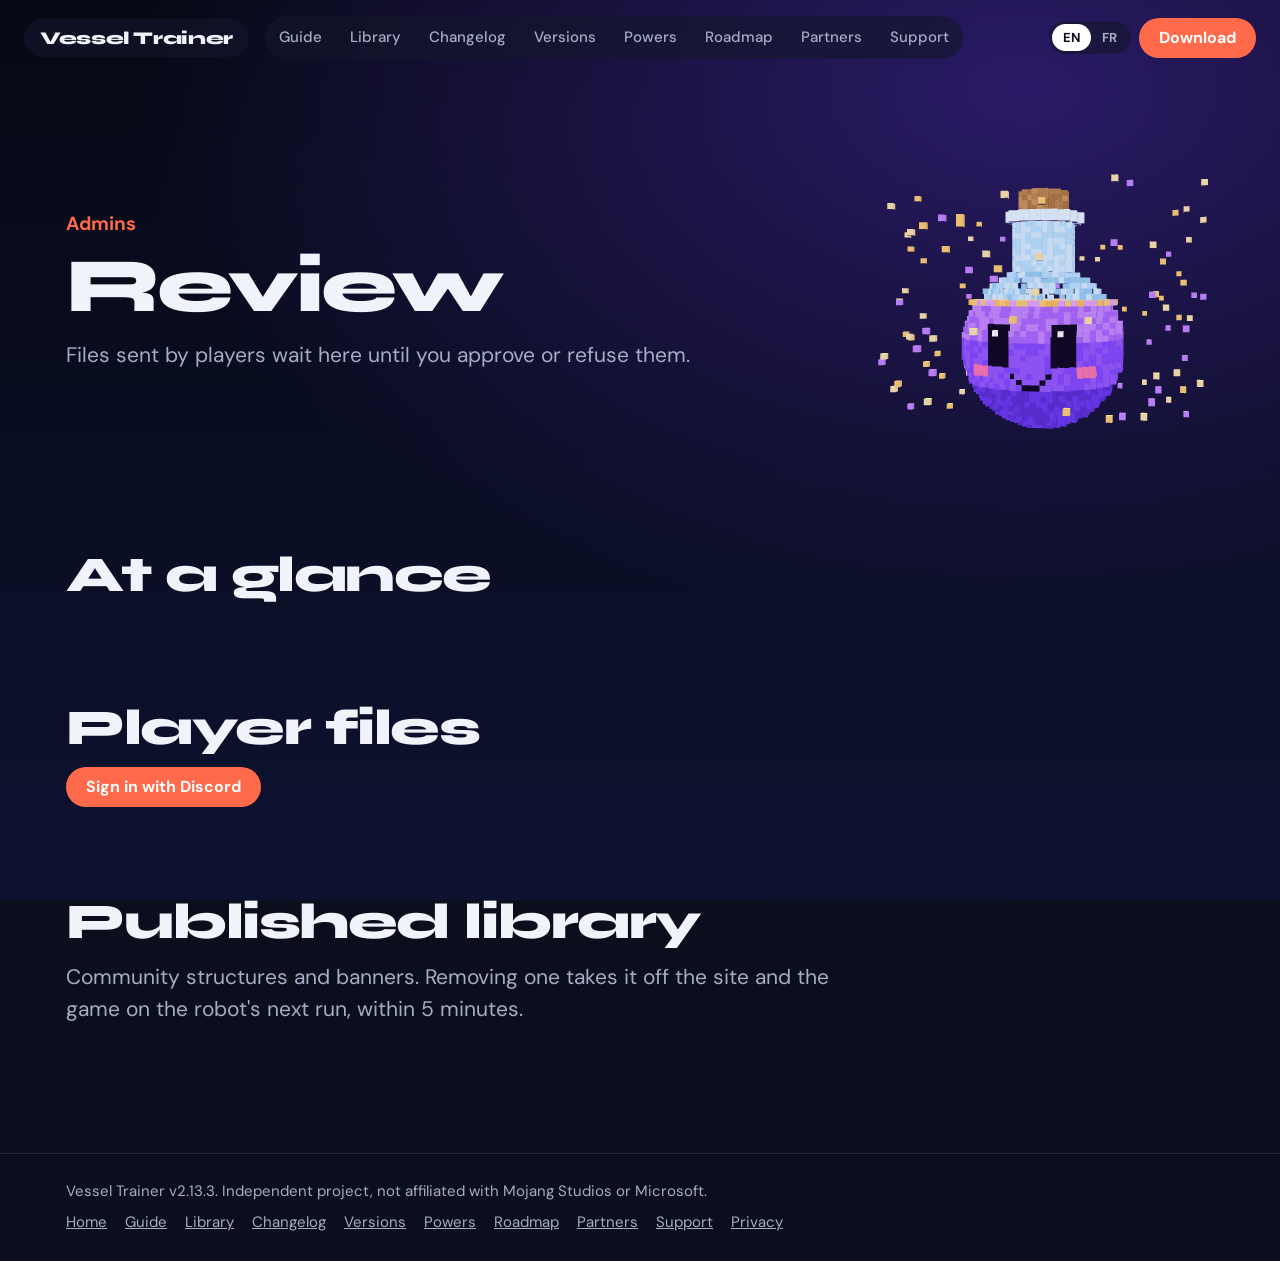
==== admin.html @ e96a5e71 "Vessel Trainer 2.13.3: charged powers, blood moon and a Tools menu Co-Authored-By: Claude Opus 5.5 <" ====
<!doctype html>
<html lang="en">
<head>
<meta charset="utf-8">
<meta name="viewport" content="width=device-width, initial-scale=1, viewport-fit=cover">
<title>Vessel Trainer Review</title>
<meta name="description" content="Files sent by players wait here until you approve or refuse them.">
<meta name="robots" content="noindex">
<link rel="icon" type="image/png" href="assets/img/favicon.png">
<link rel="stylesheet" href="assets/css/style.css?v=8cb9c6679a">
</head>
<body class="page">
<div class="sky" aria-hidden="true"></div>
<nav class="nav" aria-label="Main navigation" data-fr-aria="Navigation principale">
  <a class="brand" href="index.html">Vessel Trainer</a>
  <div class="nav-links">
    <a href="guide.html">Guide</a>
    <a href="library.html" data-fr="Bibliothèque">Library</a>
    <a href="changelog.html">Changelog</a>
    <a href="versions.html">Versions</a>
    <a href="powers.html" data-fr="Pouvoirs">Powers</a>
    <a href="roadmap.html">Roadmap</a>
    <a href="partners.html" data-fr="Partenaires">Partners</a><a href="support.html" data-fr="Soutenir">Support</a>
  </div>
  <div class="nav-right">
    <div class="lang" role="group" aria-label="Language">
      <button type="button" data-lang="en">EN</button>
      <button type="button" data-lang="fr">FR</button>
    </div>
    <a class="pill" href="index.html#install" data-fr="Télécharger">Download</a>
  </div>
</nav>
<main class="page-main">
  <div class="wrap">
    <header class="page-top">
      <div class="page-head">
        <p class="kicker" data-fr="Admins">Admins</p>
        <h1 class="page-title" data-fr="Vérification">Review</h1>
        <p class="sub" data-fr="Les fichiers envoyés par les joueurs attendent ici que tu les valides ou les refuses.">Files sent by players wait here until you approve or refuse them.</p>
      </div>
      <canvas id="vess" aria-hidden="true"></canvas>
    </header>

    <section class="doc">
      <h2 data-fr="En un coup d'œil">At a glance</h2>
      <div class="admin-stats" id="adminStats"></div>
    </section>
    <section class="doc">
      <h2 data-fr="Envois des joueurs">Player files</h2>
      <div id="review"></div>
    </section>
    <section class="doc">
      <h2 data-fr="Bibliothèque publiée">Published library</h2>
      <p class="sub" data-fr="Les structures et bannières de la communauté. Retirer en enlève une du site et du jeu au prochain passage du robot, sous 5 minutes.">Community structures and banners. Removing one takes it off the site and the game on the robot's next run, within 5 minutes.</p>
      <div class="admin-list" id="publishedList"></div>
    </section>
  </div>
</main>
<footer class="foot">
  <div class="wrap foot-in">
    <span data-fr="Vessel Trainer v2.13.3. Projet indépendant, non affilié à Mojang Studios ni à Microsoft.">Vessel Trainer v2.13.3. Independent project, not affiliated with Mojang Studios or Microsoft.</span>
    <span class="foot-links"><a href="index.html" data-fr="Accueil">Home</a><a href="guide.html">Guide</a><a href="library.html" data-fr="Bibliothèque">Library</a><a href="changelog.html">Changelog</a><a href="versions.html">Versions</a><a href="powers.html" data-fr="Pouvoirs">Powers</a><a href="roadmap.html">Roadmap</a><a href="partners.html" data-fr="Partenaires">Partners</a><a href="support.html" data-fr="Soutenir">Support</a><a href="privacy.html" data-fr="Confidentialité">Privacy</a></span>
  </div>
</footer>
<script src="assets/js/vendor/three.min.js?v=3b3a1c97de"></script>
<script src="assets/js/vendor/gsap.min.js?v=28033e449a"></script>
<script src="assets/js/vendor/lenis.min.js?v=b2958f142f"></script>
<script src="assets/js/lang.js?v=766214369f"></script>
<script src="assets/js/vess.js?v=04c6b9b6e1"></script>
<script src="assets/js/data.js?v=28ff21b96d"></script>
<script src="assets/js/vendor/supabase.min.js?v=96277ec00e"></script>
<script src="assets/js/account.js?v=6cd736e3d2"></script>
<script src="assets/js/admin.js?v=2b6dd9f41d"></script>
<script src="assets/js/pages.js?v=20403014eb"></script>
</body>
</html>
---- assets/css/style.css ----
@font-face {
  font-family: 'DM Sans';
  font-style: normal;
  font-weight: 400;
  font-display: swap;
  src: url(../fonts/DMSans-400.woff2) format('woff2');
  unicode-range: U+0000-00FF, U+0131, U+0152-0153, U+02BB-02BC, U+02C6, U+02DA, U+02DC, U+0304, U+0308, U+0329, U+2000-206F, U+20AC, U+2122, U+2191, U+2193, U+2212, U+2215, U+FEFF, U+FFFD;
}
@font-face {
  font-family: 'DM Sans';
  font-style: normal;
  font-weight: 500;
  font-display: swap;
  src: url(../fonts/DMSans-500.woff2) format('woff2');
  unicode-range: U+0000-00FF, U+0131, U+0152-0153, U+02BB-02BC, U+02C6, U+02DA, U+02DC, U+0304, U+0308, U+0329, U+2000-206F, U+20AC, U+2122, U+2191, U+2193, U+2212, U+2215, U+FEFF, U+FFFD;
}
@font-face {
  font-family: 'DM Sans';
  font-style: normal;
  font-weight: 700;
  font-display: swap;
  src: url(../fonts/DMSans-700.woff2) format('woff2');
  unicode-range: U+0000-00FF, U+0131, U+0152-0153, U+02BB-02BC, U+02C6, U+02DA, U+02DC, U+0304, U+0308, U+0329, U+2000-206F, U+20AC, U+2122, U+2191, U+2193, U+2212, U+2215, U+FEFF, U+FFFD;
}
@font-face {
  font-family: 'JetBrains Mono';
  font-style: normal;
  font-weight: 400;
  font-display: swap;
  src: url(../fonts/JetBrainsMono-400.woff2) format('woff2');
  unicode-range: U+0000-00FF, U+0131, U+0152-0153, U+02BB-02BC, U+02C6, U+02DA, U+02DC, U+0304, U+0308, U+0329, U+2000-206F, U+20AC, U+2122, U+2191, U+2193, U+2212, U+2215, U+FEFF, U+FFFD;
}
@font-face {
  font-family: 'JetBrains Mono';
  font-style: normal;
  font-weight: 500;
  font-display: swap;
  src: url(../fonts/JetBrainsMono-500.woff2) format('woff2');
  unicode-range: U+0000-00FF, U+0131, U+0152-0153, U+02BB-02BC, U+02C6, U+02DA, U+02DC, U+0304, U+0308, U+0329, U+2000-206F, U+20AC, U+2122, U+2191, U+2193, U+2212, U+2215, U+FEFF, U+FFFD;
}
@font-face {
  font-family: 'Syne';
  font-style: normal;
  font-weight: 700;
  font-display: swap;
  src: url(../fonts/Syne-700.woff2) format('woff2');
  unicode-range: U+0000-00FF, U+0131, U+0152-0153, U+02BB-02BC, U+02C6, U+02DA, U+02DC, U+0304, U+0308, U+0329, U+2000-206F, U+20AC, U+2122, U+2191, U+2193, U+2212, U+2215, U+FEFF, U+FFFD;
}
@font-face {
  font-family: 'Syne';
  font-style: normal;
  font-weight: 800;
  font-display: swap;
  src: url(../fonts/Syne-800.woff2) format('woff2');
  unicode-range: U+0000-00FF, U+0131, U+0152-0153, U+02BB-02BC, U+02C6, U+02DA, U+02DC, U+0304, U+0308, U+0329, U+2000-206F, U+20AC, U+2122, U+2191, U+2193, U+2212, U+2215, U+FEFF, U+FFFD;
}
@font-face {
  font-family: 'VT323';
  font-style: normal;
  font-weight: 400;
  font-display: swap;
  src: url(../fonts/VT323-400.woff2) format('woff2');
  unicode-range: U+0000-00FF, U+0131, U+0152-0153, U+02BB-02BC, U+02C6, U+02DA, U+02DC, U+0304, U+0308, U+0329, U+2000-206F, U+20AC, U+2122, U+2191, U+2193, U+2212, U+2215, U+FEFF, U+FFFD;
}

/* Layout concept: a night sky. A 3D cloud of voxels stays on screen and reshapes itself while the words pass by. */
:root {
  color-scheme: dark;
  --navy: #f1f3fb;
  --soft: #a5adc4;
  --coral: #ff6a4a;
  --white: #ffffff;
  --panel: #0b0e1c;
  --cloud: #151a2e;
  --a: #060914;
  --b: #131d44;
  --head: "Syne", "Arial Black", system-ui, sans-serif;
  --body: "DM Sans", "Segoe UI", system-ui, sans-serif;
  --mono: "JetBrains Mono", Consolas, monospace;
  --pixel: "VT323", "Courier New", monospace;
  --gl: max(16px, env(safe-area-inset-left, 0px));
  --gr: max(16px, env(safe-area-inset-right, 0px));
  /* Names the shared demo styles expect. */
  --ink-3: #1c2c47;
  --line: rgba(255, 255, 255, .16);
  --text: #eef3fa;
  --dim: #aebbcd;
  --gold: #ffc96b;
  --violet: #ff5a3c;
}
* { box-sizing: border-box; }
html.lenis, html.lenis body { height: auto; }
.lenis.lenis-smooth { scroll-behavior: auto !important; }
body { margin: 0; color: var(--navy); background: var(--panel); font: 400 19px/1.55 var(--body); overflow-x: clip; -webkit-font-smoothing: antialiased; }
[hidden] { display: none !important; }
h1, h2, p { margin: 0; }
img { display: block; max-width: 100%; height: auto; }
a { color: inherit; }
:focus-visible { outline: 3px solid var(--coral); outline-offset: 3px; border-radius: 6px; }
.wrap { width: 100%; max-width: 1180px; margin-inline: auto; padding-left: var(--gl); padding-right: var(--gr); }
h2 { font: 800 clamp(40px, 6.4vw, 88px)/1 var(--head); letter-spacing: -.03em; text-wrap: balance; }

.sky { position: fixed; inset: 0; z-index: 0; background: linear-gradient(180deg, var(--a), var(--b)); }
.title { position: fixed; z-index: 1; inset: 0; display: grid; align-content: center; justify-items: center; font: 800 clamp(44px, 12.4vw, 206px)/.9 var(--head); letter-spacing: -.045em; color: var(--white); text-shadow: 0 0 80px rgba(120, 130, 255, .4); pointer-events: none; will-change: transform, opacity; }
#world { position: fixed; inset: 0; z-index: 2; width: 100%; height: 100%; pointer-events: none; }
main { position: relative; z-index: 3; }

.nav { position: fixed; z-index: 10; left: 0; right: 0; top: calc(env(safe-area-inset-top, 0px) + 16px); display: flex; align-items: center; justify-content: space-between; gap: 12px; padding-left: calc(var(--gl) + 8px); padding-right: calc(var(--gr) + 8px); }
.brand { font: 800 18px/1 var(--head); letter-spacing: -.02em; text-decoration: none; padding: 10px 16px; border-radius: 999px; background: rgba(20, 24, 44, .62); backdrop-filter: blur(12px); -webkit-backdrop-filter: blur(12px); white-space: nowrap; color: var(--navy); }
.nav-right { display: flex; align-items: center; gap: 8px; }
.lang { display: flex; padding: 3px; border-radius: 999px; background: rgba(20, 24, 44, .62); backdrop-filter: blur(12px); -webkit-backdrop-filter: blur(12px); }
.lang button { padding: 7px 11px; border: 0; border-radius: 999px; background: none; color: var(--soft); font: 700 13px/1 var(--body); cursor: pointer; transition: background .3s, color .3s; }
.lang button[aria-pressed="true"] { background: var(--white); color: #0b0e1c; }
.pill { display: inline-block; padding: 12px 20px; border: 0; border-radius: 999px; background: var(--coral); color: var(--white); font: 700 16px/1 var(--body); text-decoration: none; cursor: pointer; transition: transform .35s cubic-bezier(.34, 1.56, .64, 1), background .3s; }
.pill:hover { transform: scale(1.06); }
.pill.big { padding: 17px 30px; font-size: 18px; margin-top: 24px; }
.pill[disabled] { background: #333a55; color: #aab2c8; cursor: not-allowed; transform: none; }

.dots { position: fixed; z-index: 9; right: calc(var(--gr) + 6px); top: 50%; display: grid; gap: 10px; transform: translateY(-50%); transition: opacity .4s; }
.dots i { display: block; width: 8px; height: 8px; border-radius: 50%; background: rgba(255, 255, 255, .28); box-shadow: 0 0 0 1px rgba(255, 255, 255, .12); transition: transform .4s, background .4s; }
.dots i.on { background: var(--coral); transform: scale(1.6); }

.chapter { display: flex; align-items: center; min-height: 150vh; min-height: 150svh; padding-left: calc(var(--gl) + 3vw); padding-right: calc(var(--gr) + 3vw); }
.chapter.right { justify-content: flex-end; }
.chapter.night .copy { color: var(--white); }
.chapter.night .copy .tag { color: var(--gold); }
.copy { width: min(100%, 520px); position: sticky; top: 34vh; margin-block: 34vh; will-change: transform, opacity; }
.copy .tag { font: 700 15px/1 var(--body); color: var(--coral); margin-bottom: 14px; }
.copy h2 { margin-bottom: 16px; font-size: clamp(32px, 4.3vw, 60px); line-height: 1.04; }
.hero-ch { min-height: 120vh; align-items: flex-end; justify-content: center; text-align: center; padding-bottom: 28vh; }
.hero-ch .copy { position: static; margin: 0; width: min(100%, 560px); }
.lead { font: 500 clamp(21px, 2.4vw, 28px)/1.3 var(--body); }
.hero-dl { display: flex; flex-wrap: wrap; justify-content: center; gap: 10px; margin-top: 18px; }
.pill.soon { opacity: .62; cursor: default; }
.pill.soon:hover { transform: none; }
.hint { margin-top: 14px; font-size: 15px; font-weight: 700; color: var(--coral); animation: nudge 1.8s ease-in-out infinite; }
@keyframes nudge { 50% { transform: translateY(7px); } }
@media (max-width: 760px) {
  .chapter, .chapter.right { justify-content: center; align-items: flex-end; padding-left: var(--gl); padding-right: var(--gr); }
  .copy { position: sticky; top: auto; bottom: 16px; margin-block: 80vh 16px; padding: 18px; border-radius: 20px; background: rgba(11, 14, 28, .72); backdrop-filter: blur(14px); -webkit-backdrop-filter: blur(14px); color: var(--white) !important; }
  .chapter.night .copy { background: rgba(14, 16, 40, .72); color: var(--white) !important; }
  .hero-ch .copy { background: none; backdrop-filter: none; -webkit-backdrop-filter: none; padding: 0; }
  .dots { display: none; }
  .nav { padding-left: var(--gl); padding-right: var(--gr); gap: 6px; }
  .brand { font-size: 14px; padding: 10px 12px; }
  .nav .pill { padding: 10px 13px; font-size: 14px; }
  .lang button { padding: 6px 8px; }
}

.solid { position: relative; background: var(--panel); border-radius: 40px 40px 0 0; }
.shots { padding-block: clamp(70px, 10vw, 130px) clamp(40px, 6vw, 70px); }
.sub { color: var(--soft); max-width: 56ch; margin-top: 14px; font-size: clamp(18px, 2vw, 21px); }
.stack { display: grid; gap: 24px; margin-top: 44px; }
.card { position: sticky; top: 92px; margin: 0; border-radius: 24px; overflow: hidden; background: var(--cloud); box-shadow: 0 24px 70px rgba(0, 0, 0, .55); will-change: transform; }
.card img { width: 100%; }
.card figcaption { position: absolute; left: 16px; bottom: 16px; padding: 9px 15px; border-radius: 999px; background: rgba(11, 14, 28, .82); color: var(--white); font-weight: 700; font-size: 16px; }

.try { background: #10152a; color: var(--text); padding-block: clamp(70px, 10vw, 130px); }
.try .sub { color: var(--dim); }
/* Live menu */
.stage { position: relative; aspect-ratio: 16 / 9; container-type: inline-size; overflow: hidden; border-radius: 14px; border: 1px solid var(--line); background: #223 center / cover no-repeat; box-shadow: 0 30px 90px rgba(0, 0, 0, .55); }
.stage:focus { outline: 2px solid var(--gold); outline-offset: 4px; }
.stage-bg { position: absolute; inset: 0; width: 100%; height: 100%; object-fit: cover; transition: opacity .5s; }
.vt { --px: calc(100cqw / 1920); position: absolute; left: calc(var(--px) * 30); top: calc(var(--px) * 30); width: calc(var(--px) * 570); font: 500 calc(var(--px) * 30)/1 var(--pixel); color: #f0f0f0; }
.vt-head { position: relative; height: calc(var(--px) * 90); display: grid; place-items: center; background: linear-gradient(var(--h1, #1fa35b), var(--h2, #0e5c33)) center / cover; letter-spacing: .06em; overflow: hidden; }
.vt-head img { position: absolute; inset: 0; width: 100%; height: 100%; object-fit: cover; }
.vt-head b { position: relative; font-weight: 500; }
.vt-head i { position: absolute; right: calc(var(--px) * 9); bottom: calc(var(--px) * 5); font-style: normal; font-size: calc(var(--px) * 25); }
.vt-bar { display: flex; justify-content: space-between; height: calc(var(--px) * 39); align-items: center; padding-inline: calc(var(--px) * 18); background: rgba(16, 16, 16, .94); }
.vt-bar span + span { color: #a8a8a8; }
.vt-row { display: flex; justify-content: space-between; align-items: center; gap: 8px; height: calc(var(--px) * 42); padding-inline: calc(var(--px) * 18); background: rgba(0, 0, 0, .75); cursor: pointer; white-space: nowrap; overflow: hidden; }
.vt-row.on { background: #ececec; color: #101010; }
.vt-row em { font-style: normal; }
.vt-row .y { color: #35c76f; } .vt-row .n { color: #e05252; }
.vt-row.on .y { color: #0e7a3c; } .vt-row.on .n { color: #b02020; }
.vt-notice { display: inline-block; margin-top: calc(var(--px) * 9); padding: calc(var(--px) * 9) calc(var(--px) * 18); background: rgba(16, 16, 16, .94); }
.vt-side { position: absolute; right: 0; top: 25%; display: grid; justify-items: end; gap: calc(100cqw / 1920 * 3); font: 500 calc(100cqw / 1920 * 30)/1.15 var(--pixel); color: #f0f0f0; }
.vt-side span { background: rgba(0, 0, 0, .75); padding: 0 calc(100cqw / 1920 * 18) 0 calc(100cqw / 1920 * 9); border-right: 3px solid var(--h1, #1fa35b); }
.vt-count { position: absolute; inset: 0; display: grid; place-items: center; font: 900 30cqw/1 var(--display); color: #ff3030; pointer-events: none; }
.vt-flash { position: absolute; inset: 0; background: #fff8e8; opacity: 0; pointer-events: none; }
.vt-flash.go { animation: flash 3s ease-out; }
@keyframes flash { 0%, 12% { opacity: 1; } 100% { opacity: 0; } }
.keys { display: flex; flex-wrap: wrap; gap: 10px 22px; margin-top: 18px; color: var(--dim); font-size: 15px; align-items: center; }
kbd { font: 500 13px var(--mono); padding: 3px 8px; border-radius: 6px; color: var(--text); background: var(--ink-3); border: 1px solid var(--line); border-bottom-width: 2px; }
.pad { display: none; gap: 8px; margin-top: 14px; flex-wrap: wrap; }
.pad button { flex: 1 0 56px; height: 50px; font: 500 20px var(--mono); color: var(--text); background: var(--ink-3); border: 1px solid var(--line); border-radius: 10px; cursor: pointer; }
.pad button:active { background: var(--violet); }
@media (hover: none), (max-width: 760px) { .pad { display: flex; } }
@media (max-width: 760px) {
  .stage { aspect-ratio: 4 / 5; }
  .vt { --px: calc(100cqw / 700); left: 10px; top: 10px; width: calc(100% - 20px); }
  .vt-side { display: none; }
}


/* Only the trainer, on the page itself. The height is fixed so the page does not jump between menus. */
.try .stage { width: min(100%, 520px); aspect-ratio: 570 / 760; margin: 34px auto 0; overflow: visible; border: 0; border-radius: 4px; background: none; box-shadow: none; }
.try .vt { --px: calc(100cqw / 570); position: relative; left: 0; top: 0; width: 100%; font-size: calc(var(--px) * 36); box-shadow: 0 24px 70px rgba(0, 0, 0, .5); }
.try .vt-head i { font-size: calc(var(--px) * 30); }
.try .vt-desc { font-size: calc(var(--px) * 31); line-height: 1.1; }
.try .stage:focus { outline: 0; }
.try .stage:focus .vt { outline: 2px solid var(--gold); outline-offset: 4px; }
.try .vt-flash { border-radius: 4px; }
.keys { display: none; }

.install { padding-block: clamp(70px, 10vw, 130px); }
.steps { display: grid; grid-template-columns: repeat(2, minmax(0, 1fr)); gap: 14px; margin: 34px 0 6px; padding: 0; list-style: none; counter-reset: s; }
.steps li { position: relative; padding: 22px 22px 22px 66px; border-radius: 20px; background: var(--cloud); counter-increment: s; min-width: 0; }
.steps li::before { content: counter(s); position: absolute; left: 22px; top: 20px; font: 800 28px/1 var(--head); color: var(--coral); }
.steps a { color: var(--coral); font-weight: 700; }
code { font: 400 .9em var(--mono); }
.note { margin-top: 16px; color: var(--soft); }
@media (max-width: 760px) { .steps { grid-template-columns: minmax(0, 1fr); } }
.foot { position: relative; z-index: 3; padding-block: 26px; border-top: 1px solid rgba(255, 255, 255, .1); color: var(--soft); font-size: 15px; background: var(--panel); }
.foot-in { display: flex; flex-wrap: wrap; justify-content: space-between; gap: 8px 24px; }
.foot-links { display: flex; flex-wrap: wrap; gap: 8px 18px; }

.nav-links { display: flex; gap: 6px; margin-right: auto; margin-left: 4px; padding: 3px; border-radius: 999px; background: rgba(20, 24, 44, .62); backdrop-filter: blur(12px); -webkit-backdrop-filter: blur(12px); }
.nav-links a { padding: 7px 11px; border-radius: 999px; font-size: 15px; font-weight: 500; text-decoration: none; color: var(--soft); transition: color .25s, background .25s; }
.nav-links a:hover { color: var(--white); background: rgba(255, 255, 255, .1); }
@media (max-width: 1240px) { .nav-links { gap: 0; } .nav-links a { padding: 7px 8px; font-size: 14px; } }
@media (max-width: 1100px) { .nav-links { display: none; } }
@media (max-width: 420px) { .nav-right { gap: 4px; } .nav-right .pill { padding-inline: 9px; font-size: 13px; } .nav .lang button { padding-inline: 7px; } }
@media (max-width: 380px) { .brand { font-size: 12px; padding: 9px 8px; } }

.more { padding-block: clamp(60px, 8vw, 100px) 0; }
.more-grid { display: grid; grid-template-columns: repeat(2, minmax(0, 1fr)); gap: 16px; }
.more-card { display: grid; gap: 6px; padding: 28px; border-radius: 24px; background: var(--cloud); text-decoration: none; transition: transform .45s cubic-bezier(.34, 1.56, .64, 1), background .3s; }
.more-card:hover { transform: translateY(-6px); background: #1c2340; }
.more-card span { color: var(--coral); font-weight: 700; font-size: 15px; }
.more-card b { font: 800 clamp(30px, 4vw, 46px)/1.05 var(--head); letter-spacing: -.03em; }
.more-card i { font-style: normal; color: var(--soft); }
@media (max-width: 640px) { .more-grid { grid-template-columns: minmax(0, 1fr); } }

.pill.quiet { background: rgba(255, 255, 255, .1); color: var(--white); }
.downloads { display: flex; flex-wrap: wrap; gap: 12px; }
.downloads .pill.big { margin-top: 24px; }
.vt-desc { padding: calc(var(--px) * 10) calc(var(--px) * 18); background: rgba(0, 0, 0, .75); color: #a8a8a8; font-size: calc(var(--px) * 25); line-height: 1.25; white-space: normal; }

/* Guide */
.doc { margin-top: clamp(50px, 7vw, 90px); }
.doc h2 { font-size: clamp(30px, 4vw, 50px); margin-bottom: 14px; }
.split-doc { display: grid; grid-template-columns: minmax(0, 1fr) minmax(0, 1fr); gap: clamp(22px, 4vw, 48px); align-items: center; }
.split-doc img { border-radius: 18px; }
@media (max-width: 860px) { .split-doc { grid-template-columns: minmax(0, 1fr); } }
.key-grid { display: grid; grid-template-columns: repeat(auto-fit, minmax(240px, 1fr)); gap: 10px; margin-bottom: 16px; }
.key-grid div { display: flex; align-items: center; flex-wrap: wrap; gap: 8px; padding: 14px 16px; border-radius: 14px; background: rgba(21, 26, 46, .72); }
.key-grid span { color: var(--soft); margin-left: 4px; }
kbd { font: 500 14px var(--mono); padding: 3px 9px; border-radius: 7px; color: var(--white); background: var(--ink-3); border: 1px solid var(--line); border-bottom-width: 2px; }
.doc-steps { display: grid; gap: 8px; margin: 16px 0; padding-left: 22px; }
.search { display: block; margin-block: 16px; }
.search input, .field input, .field textarea { width: 100%; padding: 13px 16px; border: 1px solid rgba(255, 255, 255, .16); border-radius: 14px; background: rgba(21, 26, 46, .78); color: var(--navy); font: 400 17px/1.4 var(--body); }
.sr { position: absolute; width: 1px; height: 1px; overflow: hidden; clip-path: inset(50%); }
.ref-group { margin-top: 26px; }
.ref-group h3 { margin: 0 0 8px; font: 800 20px/1.2 var(--head); color: var(--gold); }
.ref-row { display: grid; grid-template-columns: minmax(0, 260px) minmax(0, 1fr); gap: 4px 20px; padding-block: 10px; border-bottom: 1px solid rgba(255, 255, 255, .09); }
.ref-row b { font-weight: 700; }
.ref-row span { color: var(--soft); }
@media (max-width: 640px) { .ref-row { grid-template-columns: minmax(0, 1fr); } }

/* Library */
.lib-grid { display: grid; grid-template-columns: repeat(auto-fill, minmax(290px, 1fr)); gap: 16px; margin-top: 8px; }
.lib-card { display: flex; flex-direction: column; min-width: 0; border-radius: 22px; overflow: hidden; background: rgba(21, 26, 46, .78); transition: transform .45s cubic-bezier(.34, 1.56, .64, 1); }
.lib-card:hover { transform: translateY(-5px); }
.lib-card img { width: 100%; aspect-ratio: 16 / 9; object-fit: cover; }
.lib-card img.banner-image { aspect-ratio: 19 / 3; object-fit: contain; background: #0b0e1c; image-rendering: pixelated; }
.banner-share { margin-top: 16px; }
.lib-blank { display: grid; place-items: center; aspect-ratio: 16 / 9; background: linear-gradient(135deg, #2a1a66, #10152a); font: 800 26px/1 var(--head); color: var(--gold); }
.lib-body { display: flex; flex-direction: column; align-items: flex-start; gap: 6px; flex: 1; padding: 18px; }
.lib-body h2 { font-size: 23px; }
.lib-body p { color: var(--soft); font-size: 16px; }
.lib-body .pill { margin-top: auto; }
.lib-stats { font-weight: 700; color: var(--gold) !important; font-variant-numeric: tabular-nums; }
.lib-author { flex: 1; }
.lib-badge { padding: 3px 10px; border-radius: 999px; background: rgba(255, 201, 107, .16); color: var(--gold); font-size: 13px; font-weight: 700; }
.lib-actions { display: flex; flex-wrap: wrap; gap: 8px; margin-top: auto; }
.lib-body h2, .lib-body p { overflow-wrap: anywhere; }
.filters { display: flex; flex-wrap: wrap; align-items: center; gap: 12px 18px; margin-block: 18px 12px; }
.filter-group { display: flex; flex-wrap: wrap; gap: 4px; padding: 4px; border-radius: 999px; background: rgba(21, 26, 46, .78); }
.chip { padding: 9px 15px; border: 0; border-radius: 999px; background: none; color: var(--soft); font: 700 15px/1 var(--body); cursor: pointer; transition: background .25s, color .25s; }
.chip:hover { color: var(--white); }
.chip[aria-pressed="true"] { background: var(--white); color: #0b0e1c; }
.filter-select { display: flex; align-items: center; gap: 10px; color: var(--soft); font-weight: 700; }
.filter-select select { padding: 9px 14px; border: 1px solid rgba(255, 255, 255, .16); border-radius: 12px; background: #151a2e; color: var(--white); font: 500 16px/1.2 var(--body); }
.build-count { color: var(--soft); margin-bottom: 12px; }
.builds { display: grid; gap: 10px; }
.build { display: flex; flex-wrap: wrap; align-items: center; justify-content: space-between; gap: 12px 24px; padding: 18px 22px; border-radius: 20px; background: rgba(21, 26, 46, .78); }
.build.planned { background: rgba(21, 26, 46, .42); }
.build-main { flex: 1 1 320px; min-width: 0; }
.build h2 { font: 700 21px/1.25 var(--body); letter-spacing: 0; }
.build h2 .latest { margin-left: 6px; vertical-align: middle; }
.build p { color: var(--soft); font-size: 15px; margin-top: 3px; }
.build-actions { display: flex; flex-wrap: wrap; gap: 8px; }
.build-status { padding: 5px 13px; border-radius: 999px; background: rgba(255, 201, 107, .16); color: var(--gold); font-size: 14px; font-weight: 700; }
.build-tip { position: fixed; z-index: 30; width: min(420px, calc(100vw - 16px)); max-height: calc(100vh - 16px); overflow: auto; padding: 16px 18px; border: 1px solid rgba(255, 255, 255, .14); border-radius: 18px; background: #151a2e; box-shadow: 0 18px 50px rgba(0, 0, 0, .55); font-size: 15px; line-height: 1.4; pointer-events: none; }
.build-tip > b { display: block; margin-bottom: 8px; font: 700 18px/1.25 var(--body); }
.build-tip ul { display: grid; gap: 7px; margin: 0; padding: 0; list-style: none; }
.build-tip li { display: grid; grid-template-columns: 68px minmax(0, 1fr); gap: 8px; align-items: baseline; }
.build-tip li b { font-size: 12px; font-weight: 700; }
.build-tip b.added { color: #63e6a0; } .build-tip b.changed { color: var(--gold); } .build-tip b.fixed { color: #7cc4ff; } .build-tip b.missing { color: #ff8f7a; }

/* Versions: the two downloads most people want, a compatibility table, then every build. */
.v-picks { display: grid; grid-template-columns: minmax(0, 1.2fr) minmax(0, 1fr); gap: 16px; margin-bottom: clamp(36px, 5vw, 56px); }
.v-picks:empty { display: none; }
.v-pick { display: flex; flex-direction: column; gap: 12px; min-width: 0; padding: clamp(22px, 3vw, 32px); border-radius: 28px; background: radial-gradient(90% 120% at 0% 0%, rgba(124, 77, 255, .34), transparent 60%), rgba(21, 26, 46, .82); box-shadow: inset 0 0 0 1px rgba(201, 139, 255, .25); }
.v-pick.server { background: radial-gradient(90% 120% at 0% 0%, rgba(99, 230, 160, .2), transparent 60%), rgba(21, 26, 46, .82); box-shadow: inset 0 0 0 1px rgba(99, 230, 160, .22); }
.v-pick .kicker { margin: 0; }
.v-pick h2 { display: flex; flex-wrap: wrap; align-items: center; gap: 8px 12px; font-size: clamp(26px, 3vw, 36px); }
.v-pick h2 .badge { font-size: 16px; }
.v-pick-meta { color: var(--soft); font-size: 15px; }
.v-needs { display: flex; flex-wrap: wrap; gap: 6px; }
.v-need { padding: 4px 11px; border-radius: 999px; background: rgba(255, 255, 255, .08); color: var(--navy); font-size: 13px; font-weight: 700; }
.v-pick-actions { display: flex; flex-wrap: wrap; gap: 10px; margin-top: 4px; }
.v-steps { display: grid; gap: 8px; margin: 6px 0 0; padding: 16px 18px 16px 38px; border-radius: 18px; background: rgba(6, 9, 20, .45); color: var(--soft); font-size: 15px; }
.v-steps li::marker { color: var(--coral); font-weight: 800; }
.v-steps a { color: var(--coral); font-weight: 700; }
.v-steps code { color: var(--white); overflow-wrap: anywhere; }

.v-grid-wrap { margin-bottom: clamp(36px, 5vw, 56px); }
.v-table-scroll { overflow-x: auto; border-radius: 22px; background: rgba(21, 26, 46, .72); }
.v-table { width: 100%; min-width: 560px; border-collapse: collapse; font-size: 15px; }
.v-table th, .v-table td { padding: 12px 14px; text-align: center; border-bottom: 1px solid rgba(255, 255, 255, .06); }
.v-table thead th { color: var(--soft); font-size: 13px; font-weight: 700; letter-spacing: .04em; text-transform: uppercase; }
.v-table tbody th { text-align: left; font: 700 16px/1.2 var(--body); color: var(--navy); white-space: nowrap; }
.v-table tbody tr:last-child th, .v-table tbody tr:last-child td { border-bottom: 0; }
.v-table tbody tr:hover { background: rgba(255, 255, 255, .03); }
.v-cell { display: inline-block; min-width: 76px; padding: 6px 10px; border-radius: 999px; font-weight: 700; font-size: 14px; text-decoration: none; }
.v-cell.available { background: rgba(99, 230, 160, .16); color: #63e6a0; transition: background .25s; }
.v-cell.available:hover { background: rgba(99, 230, 160, .3); }
.v-cell.planned { background: rgba(255, 201, 107, .12); color: var(--gold); }
.v-cell.none { color: rgba(255, 255, 255, .25); }

.v-toolbar { margin-bottom: 4px; }
.v-loader { display: inline-block; padding: 3px 10px; margin-right: 4px; border-radius: 999px; font-size: 13px; font-weight: 700; vertical-align: middle; background: rgba(201, 139, 255, .16); color: #d9b3ff; }
.v-loader.paper { background: rgba(99, 230, 160, .14); color: #63e6a0; }
.v-loader.forge { background: rgba(255, 201, 107, .14); color: var(--gold); }
.v-loader.neoforge { background: rgba(255, 143, 122, .14); color: #ff8f7a; }
.build .v-needs { margin-top: 10px; }
.build .lib-check { margin-top: 8px; }
.v-older { margin: -2px 0 4px; }
.v-older > summary { cursor: pointer; padding: 8px 22px; color: var(--soft); font-weight: 700; font-size: 15px; }
.v-older > summary:hover { color: var(--white); }
.v-older .builds { margin-top: 8px; }
.build.older { background: rgba(21, 26, 46, .5); }

@media (max-width: 860px) { .v-picks { grid-template-columns: minmax(0, 1fr); } }
.lib-preview { display: block; width: 100%; aspect-ratio: 16 / 9; background: linear-gradient(135deg, #2a1a66, #10152a); }
.form-preview { display: block; width: 100%; max-width: 420px; aspect-ratio: 16 / 9; margin-top: 12px; border-radius: 12px; background: linear-gradient(135deg, #2a1a66, #10152a); }
.banner-demo { display: block; width: 100%; max-width: 570px; height: auto; margin-block: 18px; border-radius: 10px; image-rendering: pixelated; }
.add-box { max-width: 640px; }
.account-box { display: grid; gap: 10px; margin: 12px 0 8px; padding: 16px 18px; border-radius: 18px; background: rgba(21, 26, 46, .78); }
.account-box p { display: flex; flex-wrap: wrap; align-items: center; gap: 10px; }
.account-box h3 { font: 700 17px/1.3 var(--body); margin-top: 6px; }
.my-files { display: grid; gap: 8px; }
.my-file { display: flex; flex-wrap: wrap; align-items: center; gap: 8px 14px; padding: 10px 12px; border-radius: 12px; background: rgba(255, 255, 255, .05); }
.my-file .status { color: var(--soft); font-size: 14px; }
.my-file .status.published { color: #63e6a0; } .my-file .status.rejected { color: #ff8f7a; } .my-file .status.approved { color: var(--gold); }
.banner-form { display: grid; gap: 14px; max-width: 640px; margin-top: 16px; justify-items: start; }
.nav-links a.nav-admin { color: #ff6a6a; font-weight: 700; }
.admin-stats { display: grid; grid-template-columns: repeat(auto-fit, minmax(150px, 1fr)); gap: 12px; margin: 14px 0 8px; }
.admin-stat { padding: 16px 18px; border-radius: 18px; background: rgba(21, 26, 46, .78); }
.admin-stat b { display: block; font: 800 30px/1.1 var(--head); }
.admin-stat span { color: var(--soft); font-size: 14px; }
.admin-list { display: grid; gap: 8px; margin-top: 12px; }
.admin-row { display: flex; flex-wrap: wrap; align-items: center; justify-content: space-between; gap: 8px 14px; padding: 12px 14px; border-radius: 14px; background: rgba(21, 26, 46, .78); }
.admin-row small { color: var(--soft); }
.review-filters { display: flex; flex-wrap: wrap; gap: 8px; margin: 16px 0 4px; }
.add-box form { display: grid; gap: 14px; margin-top: 16px; justify-items: start; }
.field { display: grid; gap: 6px; width: 100%; font-weight: 500; }
.report { width: 100%; padding: 14px 16px; border-radius: 14px; background: rgba(99, 230, 160, .12); }
.report.bad { background: rgba(255, 106, 74, .16); }
.report .warn { color: var(--gold); }

/* Library: how to use it, filters, richer cards, and one place to share. */
.lib-how { margin-bottom: clamp(26px, 4vw, 40px); }
.lib-steps { display: grid; grid-template-columns: repeat(3, minmax(0, 1fr)); gap: 12px; margin: 0; padding: 0; list-style: none; counter-reset: step; }
.lib-steps li { position: relative; display: grid; gap: 6px; min-width: 0; padding: 20px 20px 20px 64px; border-radius: 20px; background: rgba(21, 26, 46, .72); counter-increment: step; }
.lib-steps li::before { content: counter(step); position: absolute; left: 20px; top: 18px; display: grid; place-items: center; width: 30px; height: 30px; border-radius: 50%; background: var(--coral); color: var(--white); font: 800 16px/1 var(--body); }
.lib-steps b { font-size: 18px; }
.lib-steps span { color: var(--soft); font-size: 15px; }
.lib-steps span b { font-size: inherit; color: var(--navy); }
.lib-steps code, .lib-section-sub code { overflow-wrap: break-word; color: var(--white); }
.lib-toolbar .filter-group { flex: 0 1 auto; }
.lib-toolbar .rm-search { flex: 1 1 200px; }
.lib-sort select { padding: 9px 12px; border-radius: 999px; }
.lib-section { margin-top: clamp(26px, 4vw, 40px); }
.lib-section[hidden] { display: none; }
.lib-section .rm-section-head { justify-content: flex-start; align-items: center; gap: 12px; }
#structures { --s: #c98bff; } #banners { --s: #7cc4ff; }
.lib-section-sub { margin: -4px 0 16px; font-size: 16px; max-width: 72ch; }
.lib-section-sub b { color: var(--navy); }

.lib-media { position: relative; }
.lib-media img, .lib-media canvas { display: block; }
.lib-size { position: absolute; left: 12px; bottom: 12px; padding: 5px 11px; border-radius: 999px; background: rgba(6, 9, 20, .78); color: var(--white); font: 700 13px/1.2 var(--body); font-variant-numeric: tabular-nums; backdrop-filter: blur(6px); -webkit-backdrop-filter: blur(6px); }
.lib-card { box-shadow: inset 0 0 0 1px rgba(255, 255, 255, .06); }
.lib-card:hover { box-shadow: inset 0 0 0 1px rgba(255, 255, 255, .14), 0 22px 50px rgba(0, 0, 0, .4); }
.lib-body { gap: 8px; }
.lib-badge.team { background: rgba(201, 139, 255, .16); color: #d9b3ff; }
.lib-badge.community { background: rgba(99, 230, 160, .14); color: #63e6a0; }
.lib-badge.mine { background: rgba(255, 201, 107, .16); color: var(--gold); }
.lib-meta { display: flex; flex-wrap: wrap; gap: 6px 14px; margin: 0; padding: 0; list-style: none; color: var(--soft); font-size: 15px; }
.lib-meta b { color: var(--navy); font-variant-numeric: tabular-nums; }
.lib-body .lib-actions { width: 100%; padding-top: 6px; }
.lib-check { width: 100%; font-size: 14px; color: var(--soft); }
.lib-check summary { cursor: pointer; }
.lib-check summary:hover { color: var(--white); }
.lib-check p { margin-top: 6px; font-size: 13px !important; }
.lib-check code { display: block; margin-top: 4px; overflow-wrap: anywhere; color: var(--navy); font-size: 12px; }
.lib-banners { grid-template-columns: repeat(auto-fill, minmax(min(100%, 380px), 1fr)); }
.banner-media { background: #0b0e1c; }
.banner-media .lib-size { top: 10px; bottom: auto; left: auto; right: 10px; }

.lib-share { margin-top: clamp(48px, 7vw, 84px); padding: clamp(24px, 4vw, 44px); border-radius: 30px; background: radial-gradient(70% 120% at 100% 0%, rgba(124, 77, 255, .3), transparent 60%), rgba(21, 26, 46, .78); }
.lib-share-head h2 { font-size: clamp(30px, 4vw, 48px); }
.lib-share-head .sub { margin-top: 10px; }
.lib-share-grid { display: grid; grid-template-columns: minmax(0, 1.25fr) minmax(0, 1fr); gap: 16px; margin-top: clamp(20px, 3vw, 28px); align-items: start; }
.lib-panel { min-width: 0; padding: clamp(18px, 2.6vw, 26px); border-radius: 22px; background: rgba(6, 9, 20, .45); }
.lib-panel h3 { margin: 0; font: 800 clamp(22px, 2.4vw, 26px)/1.15 var(--head); }
.lib-panel > .sub { margin-top: 8px; font-size: 16px; }
.lib-panel.add-box { max-width: none; }
.lib-panel .banner-form { max-width: none; }
.lib-rules { display: grid; gap: 8px; margin: 20px 0 0; padding: 0; list-style: none; color: var(--soft); font-size: 15px; }
.lib-rules li { position: relative; padding-left: 26px; }
.lib-rules li::before { content: "!"; position: absolute; left: 0; top: .1em; display: grid; place-items: center; width: 18px; height: 18px; border-radius: 50%; background: rgba(255, 201, 107, .2); color: var(--gold); font: 800 12px/1 var(--body); }

@media (max-width: 860px) {
  .lib-steps { grid-template-columns: minmax(0, 1fr); }
  .lib-share-grid { grid-template-columns: minmax(0, 1fr); }
}

/* Support */
/* Partners: rich cards with the server's live status, then how to join them. */
.pt-checked { margin: 0; color: var(--soft); font-size: 14px; }
.pt-grid { display: grid; grid-template-columns: repeat(auto-fit, minmax(min(100%, 460px), 1fr)); gap: 16px; }
.pt-card { --accent: #ff6a4a; position: relative; min-width: 0; overflow: hidden; border-radius: 28px; background: rgba(21, 26, 46, .82); box-shadow: inset 0 0 0 1px color-mix(in srgb, var(--accent) 30%, transparent); transition: transform .45s cubic-bezier(.34, 1.56, .64, 1), box-shadow .3s; }
.pt-card { container-type: inline-size; }
.pt-card:hover { transform: translateY(-4px); box-shadow: inset 0 0 0 1px color-mix(in srgb, var(--accent) 55%, transparent), 0 24px 60px color-mix(in srgb, var(--accent) 18%, transparent); }
.pt-banner { height: 96px; background: radial-gradient(120% 140% at 0% 0%, color-mix(in srgb, var(--accent) 85%, transparent), transparent 70%), linear-gradient(120deg, color-mix(in srgb, var(--accent) 45%, #0b0e1c), #131d44); }
.pt-body { display: grid; gap: 16px; padding: 0 clamp(20px, 3vw, 28px) clamp(20px, 3vw, 28px); }
.pt-head { display: flex; align-items: flex-end; gap: 16px; margin-top: -48px; }
.pt-icon { display: grid; place-items: center; flex: none; width: 96px; height: 96px; border-radius: 22px; background: linear-gradient(135deg, var(--accent), #c9427a); font: 800 38px/1 var(--head); color: var(--white); object-fit: cover; box-shadow: 0 0 0 5px #151a2e, 0 12px 30px rgba(0, 0, 0, .45); }
.pt-icon.pixel { image-rendering: pixelated; }
.pt-title { min-width: 0; padding-bottom: 4px; }
.pt-title h3 { margin: 0; font: 800 clamp(24px, 2.6vw, 30px)/1.1 var(--head); letter-spacing: -.01em; overflow-wrap: anywhere; }
.pt-tags { display: flex; flex-wrap: wrap; gap: 6px; margin-top: 8px; }
.pt-tag { padding: 3px 10px; border-radius: 999px; background: rgba(255, 255, 255, .08); color: var(--soft); font-size: 13px; font-weight: 700; }
.pt-text { color: var(--soft); font-size: 17px; }

.pt-live { display: grid; gap: 8px; padding: 14px 16px; border-radius: 18px; background: rgba(6, 9, 20, .55); }
.pt-status { display: flex; flex-wrap: wrap; align-items: center; gap: 6px 8px; margin: 0; font-weight: 700; font-size: 16px; color: var(--soft); }
.pt-status i { width: 10px; height: 10px; border-radius: 50%; background: currentColor; }
.pt-status.online { color: #63e6a0; }
.pt-status.online i { animation: live 1.6s ease-in-out infinite; }
.pt-status.offline { color: #ff8f7a; }
.pt-status.checking i { animation: blink 1s steps(2) infinite; }
@keyframes blink { 50% { opacity: .2; } }
.pt-status b { color: var(--white); }
.pt-version { margin: 0; color: var(--soft); font-size: 14px; }
.pt-version b { color: var(--navy); }
.pt-motd { margin: 0; padding: 8px 12px; border-radius: 10px; background: rgba(0, 0, 0, .35); color: #e8e8e8; font: 400 20px/1.15 var(--pixel); overflow-wrap: anywhere; }
.pt-players { display: flex; flex-wrap: wrap; gap: 6px; margin: 0; padding: 0; list-style: none; }
.pt-players li { padding: 3px 9px; border-radius: 8px; background: rgba(255, 255, 255, .07); font: 400 18px/1.1 var(--pixel); color: var(--navy); }
.pt-players li.more { color: var(--soft); }

.pt-actions { display: flex; flex-wrap: wrap; align-items: center; gap: 10px 14px; }
.pt-ip { display: inline-flex; flex-wrap: wrap; align-items: center; gap: 8px; min-width: 0; padding: 6px 6px 6px 14px; border-radius: 18px; background: rgba(255, 255, 255, .06); }
.pt-ip code { color: var(--white); font-size: 14px; overflow-wrap: anywhere; }
.partner-copy { padding: 6px 12px; border: 0; border-radius: 999px; background: rgba(255, 255, 255, .12); color: var(--white); font: 700 13px/1.3 var(--body); cursor: pointer; transition: background .25s; }
.partner-copy:hover { background: rgba(255, 255, 255, .22); }
.pt-how { border-top: 1px solid rgba(255, 255, 255, .08); padding-top: 12px; }
.pt-how summary { cursor: pointer; color: var(--soft); font-weight: 700; font-size: 15px; }
.pt-how summary:hover { color: var(--white); }
.pt-how ol { margin: 10px 0 0; padding-left: 22px; color: var(--soft); font-size: 15px; display: grid; gap: 4px; }

.pt-apply { margin-top: clamp(48px, 7vw, 84px); padding: clamp(24px, 4vw, 44px); border-radius: 30px; background: radial-gradient(70% 120% at 100% 0%, rgba(255, 106, 74, .22), transparent 60%), rgba(21, 26, 46, .78); }
.pt-apply h2, .pt-server h2 { font-size: clamp(30px, 4vw, 48px); }
.pt-apply .sub { margin-top: 10px; }
.pt-columns { display: grid; grid-template-columns: repeat(3, minmax(0, 1fr)); gap: 14px; margin-block: clamp(22px, 3vw, 32px); }
.pt-col { min-width: 0; padding: 20px 22px; border-radius: 20px; background: rgba(6, 9, 20, .45); }
.pt-col h3 { margin: 0 0 12px; font: 700 19px/1.25 var(--body); }
.pt-list, .pt-steps { display: grid; gap: 10px; margin: 0; color: var(--soft); font-size: 16px; }
.pt-list { padding: 0; list-style: none; }
.pt-list li { position: relative; padding-left: 26px; }
.pt-list li::before { content: ""; position: absolute; left: 2px; top: .45em; width: 12px; height: 7px; border-left: 2px solid #63e6a0; border-bottom: 2px solid #63e6a0; transform: rotate(-45deg); }
.pt-steps { padding-left: 22px; }
.pt-steps li::marker { color: var(--coral); font-weight: 800; }

.pt-server { display: grid; grid-template-columns: minmax(0, 1fr) auto; align-items: center; gap: 20px 32px; margin-top: 16px; padding: clamp(24px, 4vw, 40px); border-radius: 30px; background: radial-gradient(80% 140% at 0% 100%, rgba(124, 77, 255, .3), transparent 60%), rgba(21, 26, 46, .78); }
.pt-server .sub { margin-top: 10px; }

/* A wide card, as when there is one partner: the live status moves beside the rest. */
@container (min-width: 760px) {
  .pt-body { grid-template-columns: minmax(0, 1.1fr) minmax(0, 1fr); column-gap: 32px; }
  .pt-head, .pt-text, .pt-actions, .pt-how { grid-column: 1; }
  .pt-live { grid-column: 2; grid-row: 1 / span 4; align-self: start; margin-top: 22px; }
}
@media (max-width: 860px) {
  .pt-columns { grid-template-columns: minmax(0, 1fr); }
  .pt-server { grid-template-columns: minmax(0, 1fr); }
}
.give-grid { display: grid; grid-template-columns: repeat(auto-fit, minmax(240px, 1fr)); gap: 14px; margin-block: 16px; }
.give-card { display: grid; gap: 6px; padding: 24px; border-radius: 22px; background: linear-gradient(135deg, #ff6a4a, #c9427a); color: var(--white); text-decoration: none; transition: transform .45s cubic-bezier(.34, 1.56, .64, 1); }
.give-card:hover { transform: translateY(-6px) scale(1.02); }
.give-card b { font: 800 26px/1.1 var(--head); }
.free-grid { display: grid; grid-template-columns: repeat(auto-fit, minmax(240px, 1fr)); gap: 14px; margin-top: 16px; }

/* Changelog and Roadmap */
body.page .sky { background: radial-gradient(70% 60% at 80% 10%, #2a1a66, transparent), linear-gradient(180deg, #060914, #0d1230); }
.page-main { position: relative; z-index: 3; padding-block: 120px clamp(70px, 9vw, 120px); }
.page-top { display: grid; grid-template-columns: minmax(0, 1fr) minmax(220px, 340px); align-items: center; gap: 24px; margin-bottom: clamp(30px, 5vw, 60px); }
.kicker { color: var(--coral); font-weight: 700; margin-bottom: 10px; }
.page-title { font: 800 clamp(40px, 6vw, 84px)/1 var(--head); letter-spacing: -.04em; }
#vess { width: 100%; aspect-ratio: 1; }
@media (max-width: 720px) { .page-top { grid-template-columns: minmax(0, 1fr); } #vess { max-width: 220px; justify-self: center; order: -1; } }

.releases { display: grid; gap: 18px; }
.release { display: grid; grid-template-columns: 190px minmax(0, 1fr); gap: 24px; padding: clamp(20px, 3vw, 34px); border-radius: 26px; background: rgba(21, 26, 46, .78); backdrop-filter: blur(14px); -webkit-backdrop-filter: blur(14px); }
.release-side { display: flex; flex-direction: column; align-items: flex-start; gap: 8px; }
.badge { padding: 7px 13px; border-radius: 999px; background: linear-gradient(120deg, #7c4dff, #c98bff); color: #fff; font: 800 17px/1 var(--head); }
.release time { color: var(--soft); font-size: 15px; }
.latest { color: var(--gold); font-size: 14px; font-weight: 700; }
.release h2 { font-size: clamp(26px, 3.2vw, 38px); margin-bottom: 14px; }
.release ul { display: grid; gap: 10px; margin: 0; padding: 0; list-style: none; }
.release li { display: grid; grid-template-columns: 82px minmax(0, 1fr); gap: 12px; align-items: baseline; }
.release li b { font-size: 13px; font-weight: 700; }
.release b.added { color: #63e6a0; } .release b.changed { color: var(--gold); } .release b.fixed { color: #7cc4ff; } .release b.missing { color: #ff8f7a; }
@media (max-width: 720px) { .release { grid-template-columns: minmax(0, 1fr); gap: 14px; } .release-side { flex-direction: row; flex-wrap: wrap; align-items: center; } }

/* Changelog: the latest version, filters, a timeline beside the list. */
.cl-latest { display: grid; grid-template-columns: minmax(0, 1fr) auto; align-items: center; gap: 18px 32px; margin-bottom: clamp(28px, 4vw, 44px); padding: clamp(22px, 3.4vw, 36px); border-radius: 28px; background: radial-gradient(80% 140% at 0% 0%, rgba(124, 77, 255, .38), transparent 60%), rgba(21, 26, 46, .8); box-shadow: inset 0 0 0 1px rgba(201, 139, 255, .22); }
.cl-latest:empty { display: none; }
.cl-latest h2 { display: flex; flex-wrap: wrap; align-items: center; gap: 10px 14px; font-size: clamp(28px, 3.8vw, 46px); }
.cl-latest h2 .badge { font-size: clamp(16px, 1.8vw, 20px); }
.cl-latest .sub { display: flex; flex-wrap: wrap; align-items: center; gap: 6px 10px; margin-top: 12px; font-size: 16px; }
.cl-latest-actions { display: flex; flex-wrap: wrap; gap: 10px; }
.cl-toolbar .filter-group { flex: 0 1 auto; }
.cl-toolbar .rm-search { flex: 1 1 220px; }
.cl-type { display: inline-flex; align-items: center; gap: 7px; }
.cl-type:not([data-type="all"])::before { content: ""; width: 8px; height: 8px; border-radius: 50%; background: var(--t); }
.added { --t: #63e6a0; } .changed { --t: var(--gold); } .fixed { --t: #7cc4ff; } .missing { --t: #ff8f7a; }

.cl-layout { display: grid; grid-template-columns: 250px minmax(0, 1fr); gap: 28px; align-items: start; margin-top: 18px; }
.cl-timeline { position: sticky; top: 200px; max-height: calc(100vh - 220px); max-height: calc(100svh - 220px); overflow: auto; padding: 6px 6px 6px 0; scrollbar-width: thin; }
.cl-day + .cl-day { margin-top: 16px; }
.cl-date { margin: 0 0 6px 10px; color: var(--soft); font-size: 13px; font-weight: 700; letter-spacing: .04em; text-transform: uppercase; }
.cl-timeline ul { margin: 0; padding: 0; list-style: none; border-left: 2px solid rgba(255, 255, 255, .1); margin-left: 14px; }
.cl-timeline a { display: grid; grid-template-columns: 10px minmax(0, 1fr); column-gap: 10px; align-items: center; margin-left: -6px; padding: 7px 10px; border-radius: 12px; color: var(--soft); text-decoration: none; transition: background .25s, color .25s; }
.cl-timeline a > span:nth-child(2) { font-weight: 700; font-size: 15px; color: var(--navy); }
.cl-timeline a small { grid-column: 2; overflow: hidden; text-overflow: ellipsis; white-space: nowrap; font-size: 13px; }
.cl-timeline a:hover { background: rgba(255, 255, 255, .06); }
.cl-timeline a.on { background: rgba(124, 77, 255, .22); color: var(--white); }
.cl-dot { width: 10px; height: 10px; border-radius: 50%; background: #c98bff; box-shadow: 0 0 0 3px var(--panel); }
.cl-dot.paper { background: #63e6a0; } .cl-dot.forge { background: var(--gold); }
.cl-jump { display: none; align-items: center; gap: 10px; margin-bottom: 14px; color: var(--soft); font-weight: 700; }
.cl-jump select { flex: 1; min-width: 0; padding: 10px 14px; border: 1px solid rgba(255, 255, 255, .16); border-radius: 12px; background: #151a2e; color: var(--white); font: 500 16px/1.2 var(--body); }

.release { scroll-margin-top: 150px; }
.release.newest { box-shadow: inset 0 0 0 1px rgba(201, 139, 255, .35); }
a.badge { text-decoration: none; }
a.badge:hover { filter: brightness(1.15); }
.cl-product { padding: 4px 10px; border-radius: 999px; background: rgba(201, 139, 255, .16); color: #d9b3ff; font-size: 13px; font-weight: 700; }
.cl-product.paper { background: rgba(99, 230, 160, .14); color: #63e6a0; }
.cl-product.forge { background: rgba(255, 201, 107, .14); color: var(--gold); }
.cl-copy { padding: 0; border: 0; background: none; color: var(--soft); font: 500 14px/1.3 var(--body); text-decoration: underline; text-underline-offset: 3px; cursor: pointer; }
.cl-copy:hover { color: var(--white); }
.cl-sums { display: flex; flex-wrap: wrap; gap: 6px; margin: -4px 0 16px; }
.cl-sum { padding: 3px 10px; border-radius: 999px; background: color-mix(in srgb, var(--t) 14%, transparent); color: var(--t); font-size: 13px; font-weight: 700; }
.release mark { padding: 0 2px; border-radius: 4px; background: rgba(255, 201, 107, .35); color: var(--white); }
.cl-older { display: block; margin: 20px auto 0; }

@media (max-width: 960px) {
  .cl-layout { grid-template-columns: minmax(0, 1fr); }
  .cl-timeline { display: none; }
  .cl-jump { display: flex; }
}
@media (max-width: 720px) { .cl-latest { grid-template-columns: minmax(0, 1fr); } }
@media (max-width: 520px) { .release li { grid-template-columns: minmax(0, 1fr); gap: 2px; } }

/* Roadmap: status colours, then one colour per category. */
.next { --s: #63e6a0; } .planned { --s: var(--gold); } .ideas { --s: #c98bff; } .shipped { --s: #7cc4ff; }
.cat-powers { --c: #ff7a59; } .cat-world { --c: #ffc96b; } .cat-build { --c: #63e6a0; } .cat-fun { --c: #c98bff; }
.cat-tools { --c: #7cc4ff; } .cat-servers { --c: #ff8fc8; } .cat-versions { --c: #b8c1d9; }

.rm-stats { display: grid; grid-template-columns: repeat(4, minmax(0, 1fr)); gap: 10px; max-width: 620px; margin: 26px 0 0; }
.rm-stat { min-width: 0; padding: 14px 16px; border-radius: 18px; background: rgba(21, 26, 46, .72); box-shadow: inset 0 3px 0 var(--s); }
.rm-stat dd { order: -1; margin: 0; font: 800 clamp(30px, 4vw, 42px)/1 var(--head); color: var(--s); }
.rm-stat { display: flex; flex-direction: column; gap: 6px; }
.rm-stat dt { color: var(--soft); font-size: 14px; font-weight: 700; line-height: 1.2; }
.rm-cta { display: flex; flex-wrap: wrap; gap: 10px; margin-top: 22px; }
.rm-cta:empty { display: none; }

.rm-section-head { display: flex; flex-wrap: wrap; align-items: baseline; justify-content: space-between; gap: 8px 16px; margin-bottom: 14px; }
.rm-section-head h2 { font-size: clamp(26px, 3vw, 36px); }
.rm-more { color: var(--coral); font-weight: 700; font-size: 16px; text-decoration: none; }
.rm-more::after { content: " \2192"; }
.rm-more:hover { text-decoration: underline; }
.rm-shipped { margin-bottom: clamp(34px, 5vw, 56px); }
.rm-shipped-list { display: grid; grid-template-columns: repeat(3, minmax(0, 1fr)); gap: 12px; }
.rm-ship { display: flex; flex-direction: column; align-items: flex-start; gap: 10px; min-width: 0; padding: 18px 20px; border-radius: 20px; background: rgba(21, 26, 46, .72); color: inherit; text-decoration: none; transition: transform .4s cubic-bezier(.34, 1.56, .64, 1), background .3s; }
.rm-ship:hover { transform: translateY(-3px); background: rgba(31, 38, 66, .85); }
.rm-ship .badge { font-size: 14px; max-width: 100%; overflow-wrap: anywhere; }
.rm-ship b { font: 700 18px/1.25 var(--body); }
.rm-ship time { color: var(--soft); font-size: 14px; }

.rm-toolbar { position: sticky; top: 76px; z-index: 5; display: flex; flex-wrap: wrap; align-items: center; gap: 10px 14px; padding: 8px; border-radius: 26px; background: rgba(11, 14, 28, .78); backdrop-filter: blur(14px); -webkit-backdrop-filter: blur(14px); }
.rm-toolbar .filter-group { flex: 1 1 520px; border-radius: 20px; background: none; padding: 0; }
.rm-toolbar .chip { display: inline-flex; align-items: center; gap: 7px; font-size: 14px; padding: 9px 13px; }
.rm-toolbar .chip[class*="cat-"]::before { content: ""; width: 8px; height: 8px; border-radius: 50%; background: var(--c); }
.chip-count { color: inherit; opacity: .6; font-weight: 500; }
.rm-search { flex: 1 1 240px; margin: 0; }
.rm-search input { padding: 10px 14px; border-radius: 999px; font-size: 16px; }
#rmCount { margin: 14px 4px 0; font-size: 15px; }

.rm-board { display: grid; gap: clamp(28px, 4vw, 44px); margin-top: 18px; }
.lane { min-width: 0; }
.lane-head { display: flex; align-items: center; gap: 12px; }
.lane h2 { display: flex; align-items: center; gap: 12px; font-size: clamp(26px, 3vw, 36px); color: var(--s); }
.lane .dot { width: 12px; height: 12px; border-radius: 50%; background: var(--s); box-shadow: 0 0 0 5px color-mix(in srgb, var(--s) 22%, transparent); }
.lane-count { padding: 4px 11px; border-radius: 999px; background: color-mix(in srgb, var(--s) 16%, transparent); color: var(--s); font-weight: 700; font-size: 15px; }
.lane-hint { color: var(--soft); font-size: 15px; margin-block: 6px 16px; }
.lane-grid { display: grid; grid-template-columns: repeat(auto-fill, minmax(min(100%, 280px), 1fr)); gap: 12px; }
.lane.next .lane-grid { grid-template-columns: repeat(auto-fill, minmax(min(100%, 380px), 1fr)); }

.task { display: flex; flex-direction: column; gap: 6px; min-width: 0; padding: 18px 20px; border-radius: 20px; background: rgba(21, 26, 46, .72); box-shadow: inset 3px 0 0 var(--c); transition: transform .4s cubic-bezier(.34, 1.56, .64, 1), background .3s; }
.task:hover { transform: translateY(-3px); background: rgba(31, 38, 66, .85); }
.lane.next .task { padding: 22px 24px; background: linear-gradient(140deg, rgba(99, 230, 160, .14), rgba(21, 26, 46, .78) 55%); box-shadow: inset 0 0 0 1px rgba(99, 230, 160, .28), inset 3px 0 0 var(--c); }
.task-top { display: flex; flex-wrap: wrap; align-items: center; justify-content: space-between; gap: 8px; margin-bottom: 4px; }
.tag { padding: 4px 10px; border-radius: 999px; background: color-mix(in srgb, var(--c) 16%, transparent); color: var(--c); font-size: 13px; font-weight: 700; }
.live { display: inline-flex; align-items: center; gap: 7px; color: #63e6a0; font-size: 13px; font-weight: 700; }
.live::before { content: ""; width: 8px; height: 8px; border-radius: 50%; background: #63e6a0; animation: live 1.6s ease-in-out infinite; }
@keyframes live { 50% { box-shadow: 0 0 0 6px rgba(99, 230, 160, 0); } 0% { box-shadow: 0 0 0 0 rgba(99, 230, 160, .55); } }
.task h3 { margin: 0; font: 700 19px/1.25 var(--body); }
.lane.next .task h3 { font: 800 clamp(22px, 2.4vw, 26px)/1.15 var(--head); letter-spacing: -.01em; }
.task p { color: var(--soft); font-size: 16px; }
.rm-empty { padding: 26px; border-radius: 20px; background: rgba(21, 26, 46, .62); color: var(--soft); text-align: center; }

.rm-ask { display: grid; grid-template-columns: minmax(0, 1fr) auto; align-items: center; gap: 20px 32px; margin-top: clamp(44px, 6vw, 72px); padding: clamp(24px, 4vw, 40px); border-radius: 28px; background: radial-gradient(90% 140% at 100% 0%, rgba(124, 77, 255, .35), transparent 60%), rgba(21, 26, 46, .78); }
.rm-ask h2 { font-size: clamp(28px, 3.6vw, 44px); }
.rm-ask .sub { margin-top: 10px; }
.rm-ask-actions { display: flex; flex-wrap: wrap; gap: 10px; }

@media (max-width: 860px) {
  .rm-shipped-list { grid-template-columns: minmax(0, 1fr); }
  .rm-ask { grid-template-columns: minmax(0, 1fr); }
  .rm-toolbar { top: 68px; }
}
@media (max-width: 520px) {
  .rm-stats { grid-template-columns: repeat(2, minmax(0, 1fr)); }
  .rm-toolbar { position: static; }
}

@media (prefers-reduced-motion: reduce) {
  *, *::before, *::after { animation: none !important; transition: none !important; }
}

/* Powers page */
.pw-toolbar { display: flex; flex-wrap: wrap; align-items: center; gap: 12px 16px; margin-top: 8px; }
.pw-toolbar .filter-group { flex: 0 1 auto; }
.pw-search { flex: 1 1 220px; margin-block: 0; }
.pw-grid { display: grid; grid-template-columns: repeat(auto-fill, minmax(min(100%, 280px), 1fr)); gap: 18px; margin-bottom: 64px; }
.pw-card { display: flex; flex-direction: column; min-width: 0; border-radius: 22px; overflow: hidden; background: rgba(21, 26, 46, .78); box-shadow: inset 0 0 0 1px rgba(255, 255, 255, .06); transition: transform .45s cubic-bezier(.34, 1.56, .64, 1), box-shadow .3s; }
.pw-card:hover { transform: translateY(-5px); box-shadow: inset 0 0 0 1px rgba(255, 255, 255, .14), 0 22px 50px rgba(0, 0, 0, .4); }
.pw-card img, .pw-noimg { width: 100%; height: auto; aspect-ratio: 16 / 9; object-fit: cover; background: #0b0e1c; }
.pw-body { display: flex; flex-direction: column; gap: 8px; padding: 16px 18px 20px; }
.pw-body h3 { margin: 0; font: 800 21px/1.15 var(--head); color: var(--white); }
.pw-body p { margin: 0; color: var(--soft); line-height: 1.5; }
.pw-body .tag { align-self: flex-start; }
.pw-where { font: 400 20px/1 var(--pixel) !important; color: var(--gold) !important; }
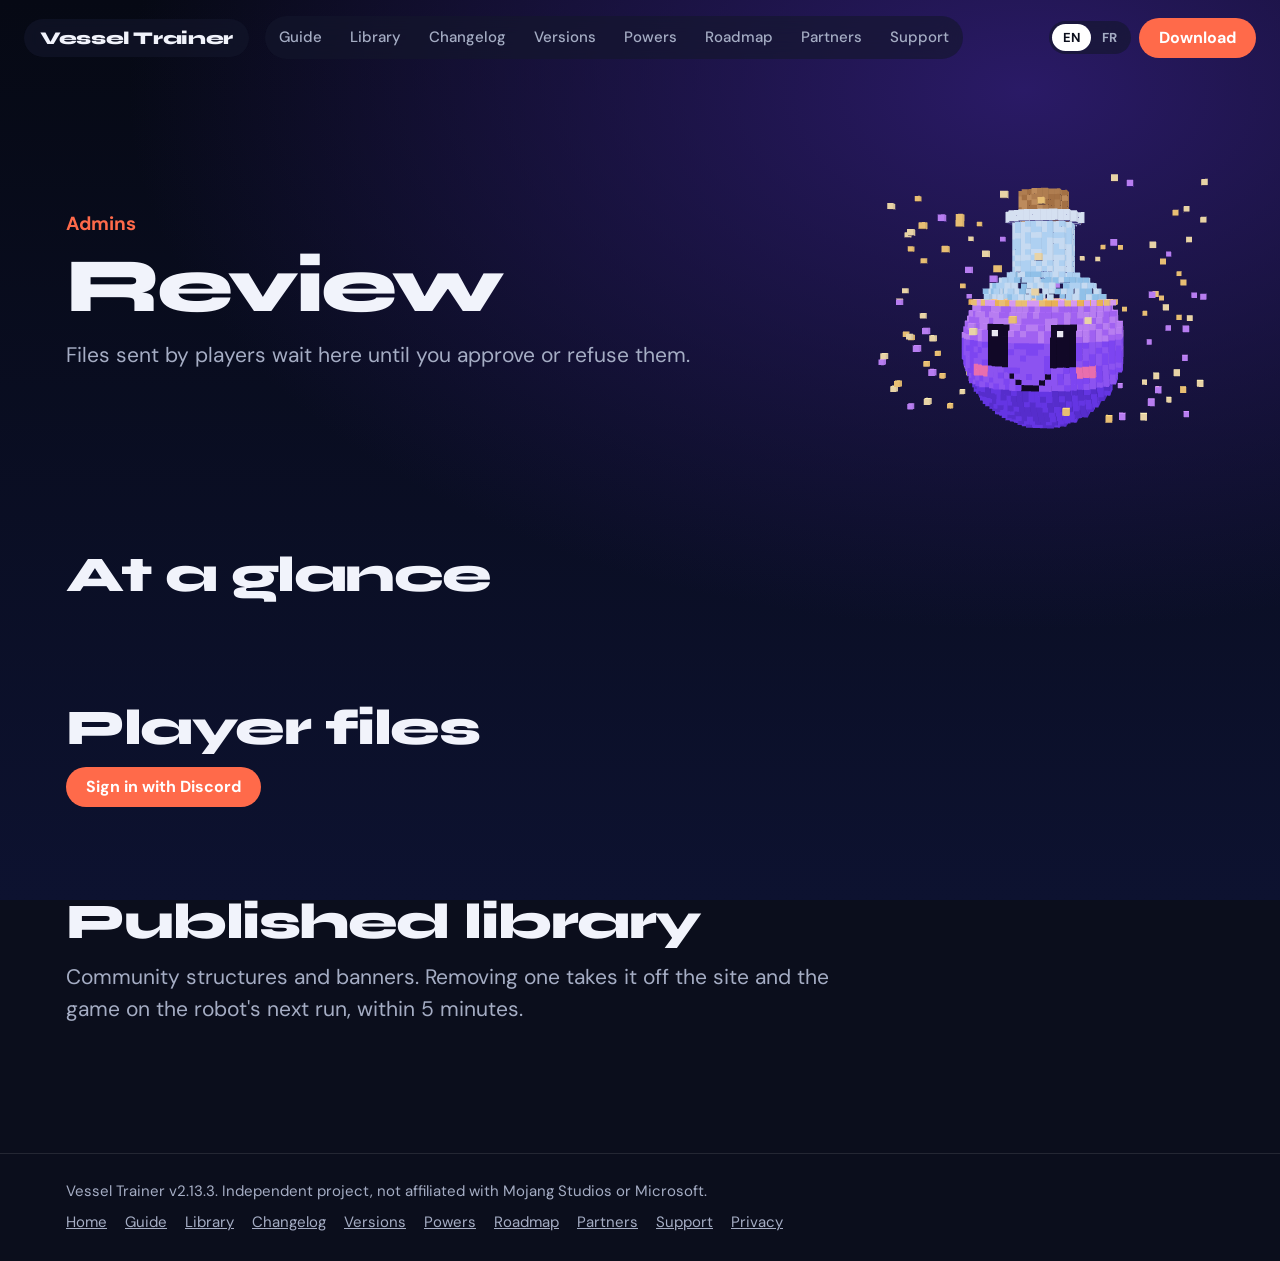
==== commit de465b3c: "Vessel Trainer 2.13.3 for Fabric 1.21.1 Co-Authored-By: Claude Opus 5.5 <noreply@anthropic.com>" ====
--- a/admin.html
+++ b/admin.html
@@ -67,7 +67,7 @@
 <script src="assets/js/vendor/lenis.min.js?v=b2958f142f"></script>
 <script src="assets/js/lang.js?v=766214369f"></script>
 <script src="assets/js/vess.js?v=04c6b9b6e1"></script>
-<script src="assets/js/data.js?v=28ff21b96d"></script>
+<script src="assets/js/data.js?v=74d4896143"></script>
 <script src="assets/js/vendor/supabase.min.js?v=96277ec00e"></script>
 <script src="assets/js/account.js?v=6cd736e3d2"></script>
 <script src="assets/js/admin.js?v=2b6dd9f41d"></script>
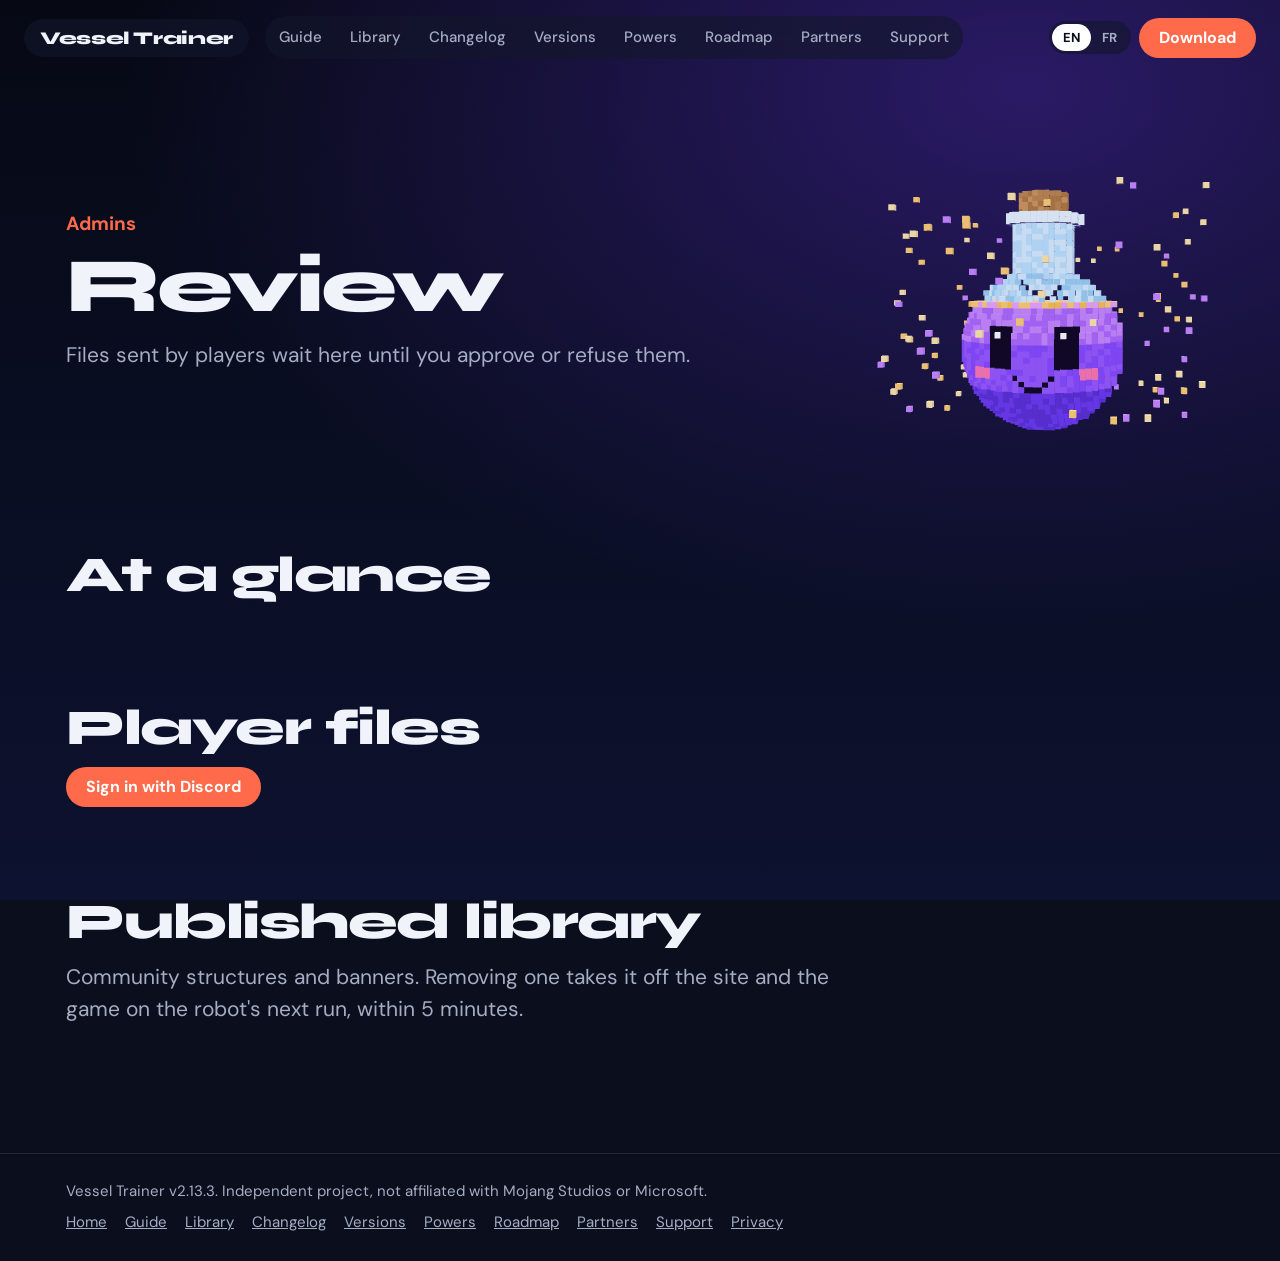
==== commit 373ae2d7: "Vessel Trainer 2.13.3 for Fabric 1.21.1: fix the crash at launch Co-Authored-By: Claude Opus 5.5 <no" ====
--- a/admin.html
+++ b/admin.html
@@ -67,7 +67,7 @@
 <script src="assets/js/vendor/lenis.min.js?v=b2958f142f"></script>
 <script src="assets/js/lang.js?v=766214369f"></script>
 <script src="assets/js/vess.js?v=04c6b9b6e1"></script>
-<script src="assets/js/data.js?v=74d4896143"></script>
+<script src="assets/js/data.js?v=9bce5d52fa"></script>
 <script src="assets/js/vendor/supabase.min.js?v=96277ec00e"></script>
 <script src="assets/js/account.js?v=6cd736e3d2"></script>
 <script src="assets/js/admin.js?v=2b6dd9f41d"></script>
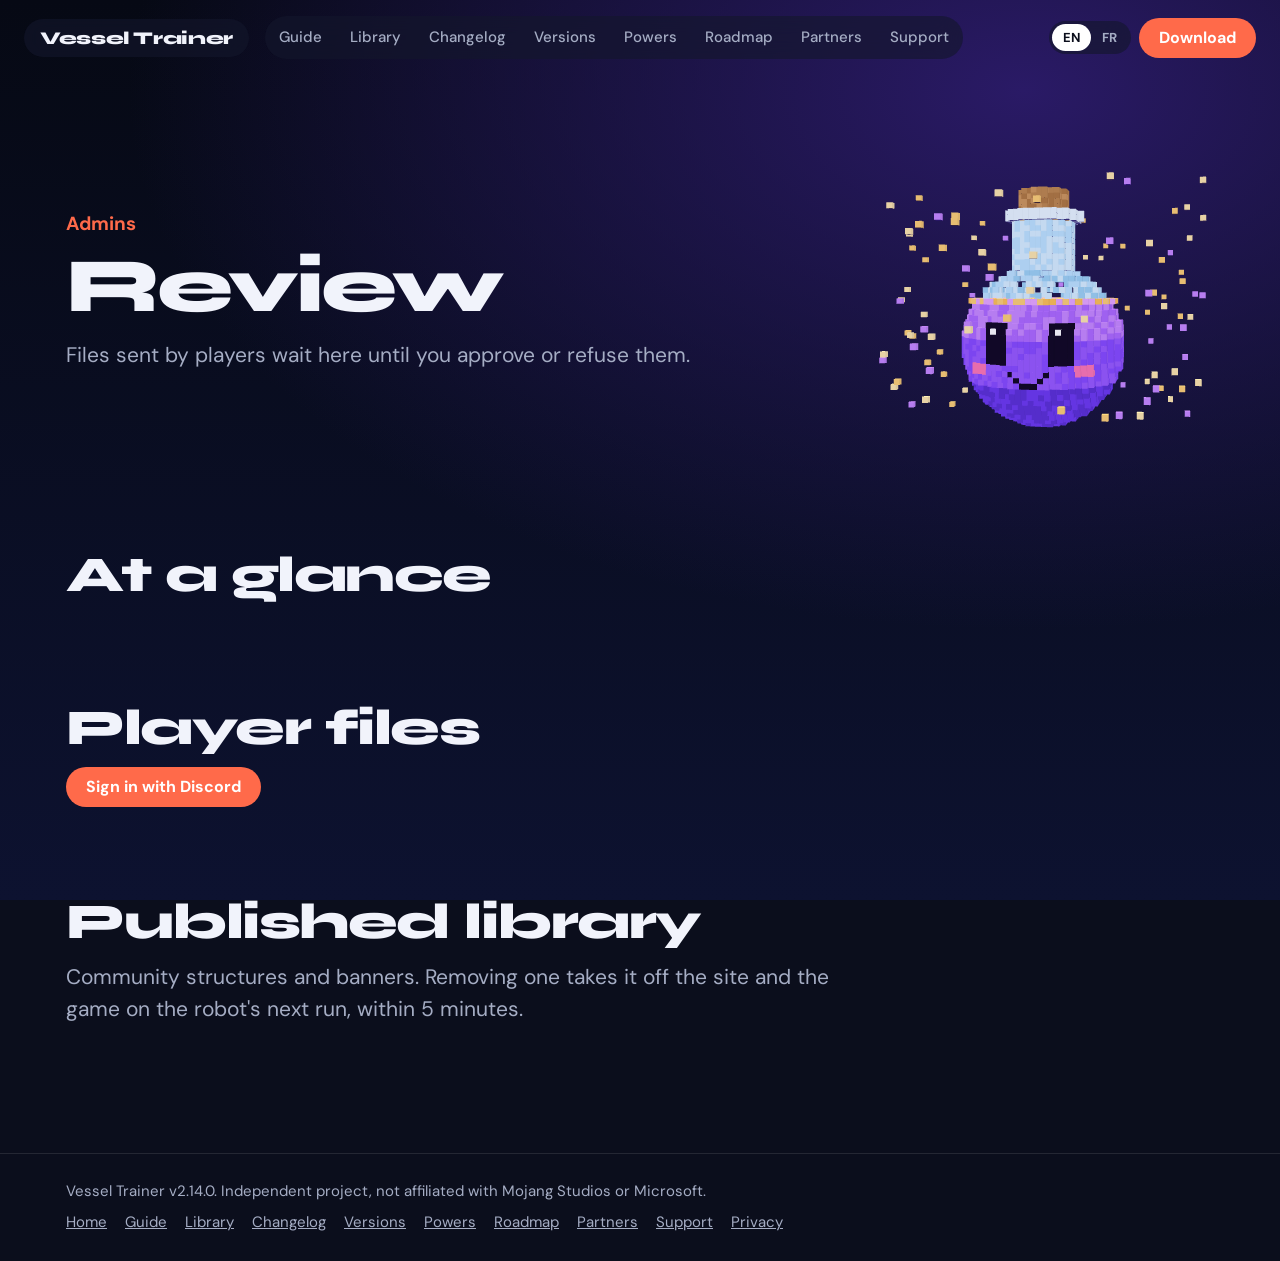
==== commit e6278a9e: "Vessel Trainer 2.14.0 and Paper plugin 1.2: a complete admin panel in the menu Co-Authored-By: Claud" ====
--- a/admin.html
+++ b/admin.html
@@ -58,19 +58,19 @@
 </main>
 <footer class="foot">
   <div class="wrap foot-in">
-    <span data-fr="Vessel Trainer v2.13.3. Projet indépendant, non affilié à Mojang Studios ni à Microsoft.">Vessel Trainer v2.13.3. Independent project, not affiliated with Mojang Studios or Microsoft.</span>
+    <span data-fr="Vessel Trainer v2.14.0. Projet indépendant, non affilié à Mojang Studios ni à Microsoft.">Vessel Trainer v2.14.0. Independent project, not affiliated with Mojang Studios or Microsoft.</span>
     <span class="foot-links"><a href="index.html" data-fr="Accueil">Home</a><a href="guide.html">Guide</a><a href="library.html" data-fr="Bibliothèque">Library</a><a href="changelog.html">Changelog</a><a href="versions.html">Versions</a><a href="powers.html" data-fr="Pouvoirs">Powers</a><a href="roadmap.html">Roadmap</a><a href="partners.html" data-fr="Partenaires">Partners</a><a href="support.html" data-fr="Soutenir">Support</a><a href="privacy.html" data-fr="Confidentialité">Privacy</a></span>
   </div>
 </footer>
 <script src="assets/js/vendor/three.min.js?v=3b3a1c97de"></script>
 <script src="assets/js/vendor/gsap.min.js?v=28033e449a"></script>
 <script src="assets/js/vendor/lenis.min.js?v=b2958f142f"></script>
-<script src="assets/js/lang.js?v=766214369f"></script>
+<script src="assets/js/lang.js?v=d70ffe8252"></script>
 <script src="assets/js/vess.js?v=04c6b9b6e1"></script>
-<script src="assets/js/data.js?v=9bce5d52fa"></script>
+<script src="assets/js/data.js?v=bc7f1c6de1"></script>
 <script src="assets/js/vendor/supabase.min.js?v=96277ec00e"></script>
 <script src="assets/js/account.js?v=6cd736e3d2"></script>
 <script src="assets/js/admin.js?v=2b6dd9f41d"></script>
-<script src="assets/js/pages.js?v=20403014eb"></script>
+<script src="assets/js/pages.js?v=f0af977afc"></script>
 </body>
 </html>
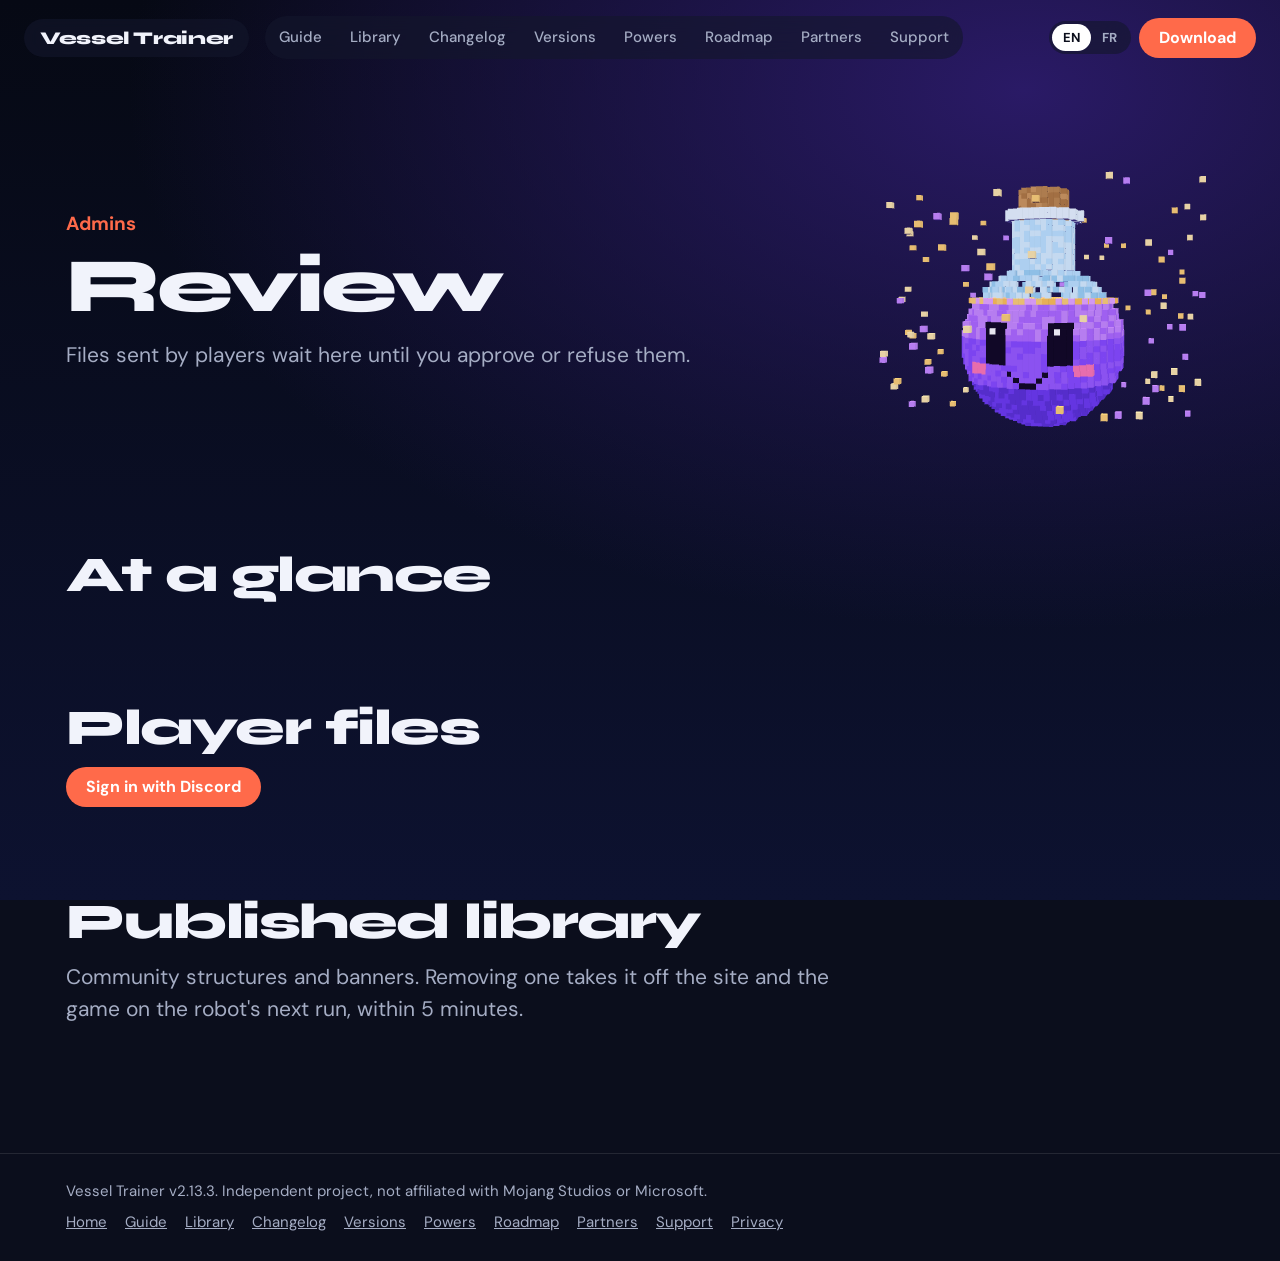
==== commit 4d06797c: "Remove Vessel Trainer 2.14.0: 2.13.3 stays the current trainer Co-Authored-By: Claude Opus 5.5 <nore" ====
--- a/admin.html
+++ b/admin.html
@@ -58,7 +58,7 @@
 </main>
 <footer class="foot">
   <div class="wrap foot-in">
-    <span data-fr="Vessel Trainer v2.14.0. Projet indépendant, non affilié à Mojang Studios ni à Microsoft.">Vessel Trainer v2.14.0. Independent project, not affiliated with Mojang Studios or Microsoft.</span>
+    <span data-fr="Vessel Trainer v2.13.3. Projet indépendant, non affilié à Mojang Studios ni à Microsoft.">Vessel Trainer v2.13.3. Independent project, not affiliated with Mojang Studios or Microsoft.</span>
     <span class="foot-links"><a href="index.html" data-fr="Accueil">Home</a><a href="guide.html">Guide</a><a href="library.html" data-fr="Bibliothèque">Library</a><a href="changelog.html">Changelog</a><a href="versions.html">Versions</a><a href="powers.html" data-fr="Pouvoirs">Powers</a><a href="roadmap.html">Roadmap</a><a href="partners.html" data-fr="Partenaires">Partners</a><a href="support.html" data-fr="Soutenir">Support</a><a href="privacy.html" data-fr="Confidentialité">Privacy</a></span>
   </div>
 </footer>
@@ -67,10 +67,10 @@
 <script src="assets/js/vendor/lenis.min.js?v=b2958f142f"></script>
 <script src="assets/js/lang.js?v=d70ffe8252"></script>
 <script src="assets/js/vess.js?v=04c6b9b6e1"></script>
-<script src="assets/js/data.js?v=bc7f1c6de1"></script>
+<script src="assets/js/data.js?v=efc543a0c2"></script>
 <script src="assets/js/vendor/supabase.min.js?v=96277ec00e"></script>
 <script src="assets/js/account.js?v=6cd736e3d2"></script>
 <script src="assets/js/admin.js?v=2b6dd9f41d"></script>
-<script src="assets/js/pages.js?v=f0af977afc"></script>
+<script src="assets/js/pages.js?v=6072c79064"></script>
 </body>
 </html>
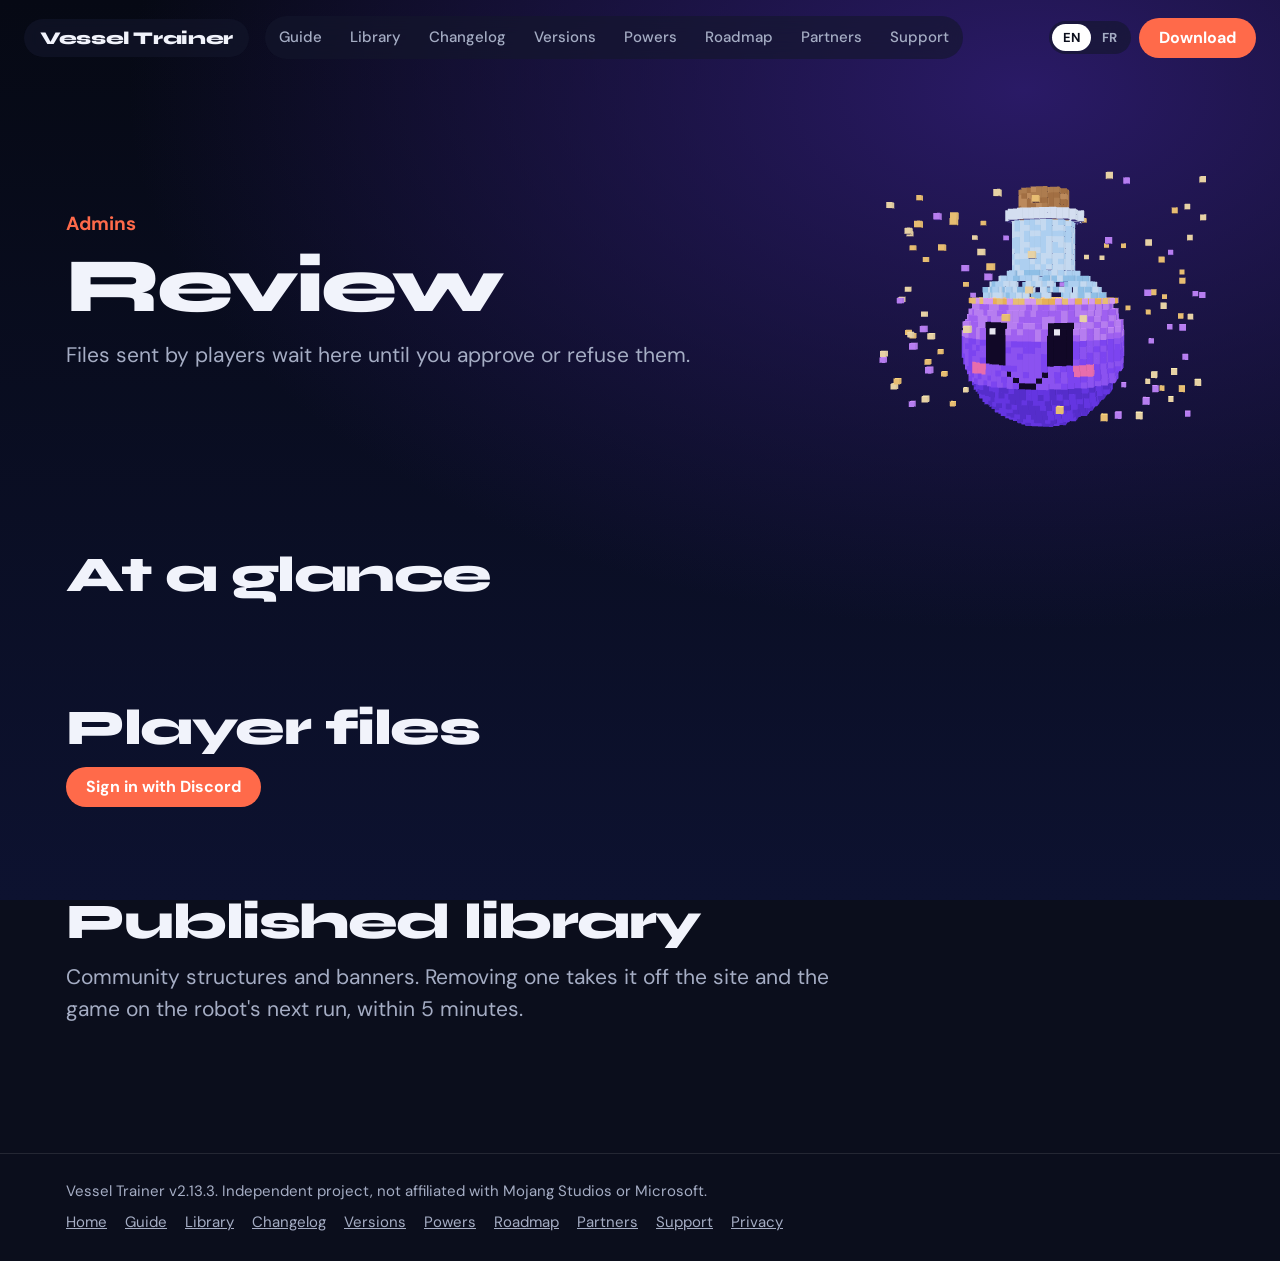
==== commit 64915c96: "Vessel Trainer Admin 1.2: a mod of its own for admins, and the plugin without its command Co-Authore" ====
--- a/admin.html
+++ b/admin.html
@@ -7,7 +7,7 @@
 <meta name="description" content="Files sent by players wait here until you approve or refuse them.">
 <meta name="robots" content="noindex">
 <link rel="icon" type="image/png" href="assets/img/favicon.png">
-<link rel="stylesheet" href="assets/css/style.css?v=8cb9c6679a">
+<link rel="stylesheet" href="assets/css/style.css?v=f61dfe2513">
 </head>
 <body class="page">
 <div class="sky" aria-hidden="true"></div>
@@ -65,12 +65,12 @@
 <script src="assets/js/vendor/three.min.js?v=3b3a1c97de"></script>
 <script src="assets/js/vendor/gsap.min.js?v=28033e449a"></script>
 <script src="assets/js/vendor/lenis.min.js?v=b2958f142f"></script>
-<script src="assets/js/lang.js?v=d70ffe8252"></script>
+<script src="assets/js/lang.js?v=766214369f"></script>
 <script src="assets/js/vess.js?v=04c6b9b6e1"></script>
-<script src="assets/js/data.js?v=efc543a0c2"></script>
+<script src="assets/js/data.js?v=3145881f15"></script>
 <script src="assets/js/vendor/supabase.min.js?v=96277ec00e"></script>
 <script src="assets/js/account.js?v=6cd736e3d2"></script>
 <script src="assets/js/admin.js?v=2b6dd9f41d"></script>
-<script src="assets/js/pages.js?v=6072c79064"></script>
+<script src="assets/js/pages.js?v=c347de8e5e"></script>
 </body>
 </html>
--- a/assets/css/style.css
+++ b/assets/css/style.css
@@ -300,7 +300,7 @@
 .build-tip b.added { color: #63e6a0; } .build-tip b.changed { color: var(--gold); } .build-tip b.fixed { color: #7cc4ff; } .build-tip b.missing { color: #ff8f7a; }
 
 /* Versions: the two downloads most people want, a compatibility table, then every build. */
-.v-picks { display: grid; grid-template-columns: minmax(0, 1.2fr) minmax(0, 1fr); gap: 16px; margin-bottom: clamp(36px, 5vw, 56px); }
+.v-picks { display: grid; grid-template-columns: repeat(3, minmax(0, 1fr)); gap: 16px; margin-bottom: clamp(36px, 5vw, 56px); }
 .v-picks:empty { display: none; }
 .v-pick { display: flex; flex-direction: column; gap: 12px; min-width: 0; padding: clamp(22px, 3vw, 32px); border-radius: 28px; background: radial-gradient(90% 120% at 0% 0%, rgba(124, 77, 255, .34), transparent 60%), rgba(21, 26, 46, .82); box-shadow: inset 0 0 0 1px rgba(201, 139, 255, .25); }
 .v-pick.server { background: radial-gradient(90% 120% at 0% 0%, rgba(99, 230, 160, .2), transparent 60%), rgba(21, 26, 46, .82); box-shadow: inset 0 0 0 1px rgba(99, 230, 160, .22); }
@@ -333,6 +333,8 @@
 .v-toolbar { margin-bottom: 4px; }
 .v-loader { display: inline-block; padding: 3px 10px; margin-right: 4px; border-radius: 999px; font-size: 13px; font-weight: 700; vertical-align: middle; background: rgba(201, 139, 255, .16); color: #d9b3ff; }
 .v-loader.paper { background: rgba(99, 230, 160, .14); color: #63e6a0; }
+.v-loader.admin { background: rgba(255, 90, 90, .14); color: #ff8a8a; }
+.v-pick.admin { background: radial-gradient(90% 120% at 0% 0%, rgba(255, 70, 70, .2), transparent 60%), rgba(21, 26, 46, .82); box-shadow: inset 0 0 0 1px rgba(255, 110, 110, .22); }
 .v-loader.forge { background: rgba(255, 201, 107, .14); color: var(--gold); }
 .v-loader.neoforge { background: rgba(255, 143, 122, .14); color: #ff8f7a; }
 .build .v-needs { margin-top: 10px; }
@@ -343,7 +345,7 @@
 .v-older .builds { margin-top: 8px; }
 .build.older { background: rgba(21, 26, 46, .5); }
 
-@media (max-width: 860px) { .v-picks { grid-template-columns: minmax(0, 1fr); } }
+@media (max-width: 1080px) { .v-picks { grid-template-columns: minmax(0, 1fr); } }
 .lib-preview { display: block; width: 100%; aspect-ratio: 16 / 9; background: linear-gradient(135deg, #2a1a66, #10152a); }
 .form-preview { display: block; width: 100%; max-width: 420px; aspect-ratio: 16 / 9; margin-top: 12px; border-radius: 12px; background: linear-gradient(135deg, #2a1a66, #10152a); }
 .banner-demo { display: block; width: 100%; max-width: 570px; height: auto; margin-block: 18px; border-radius: 10px; image-rendering: pixelated; }
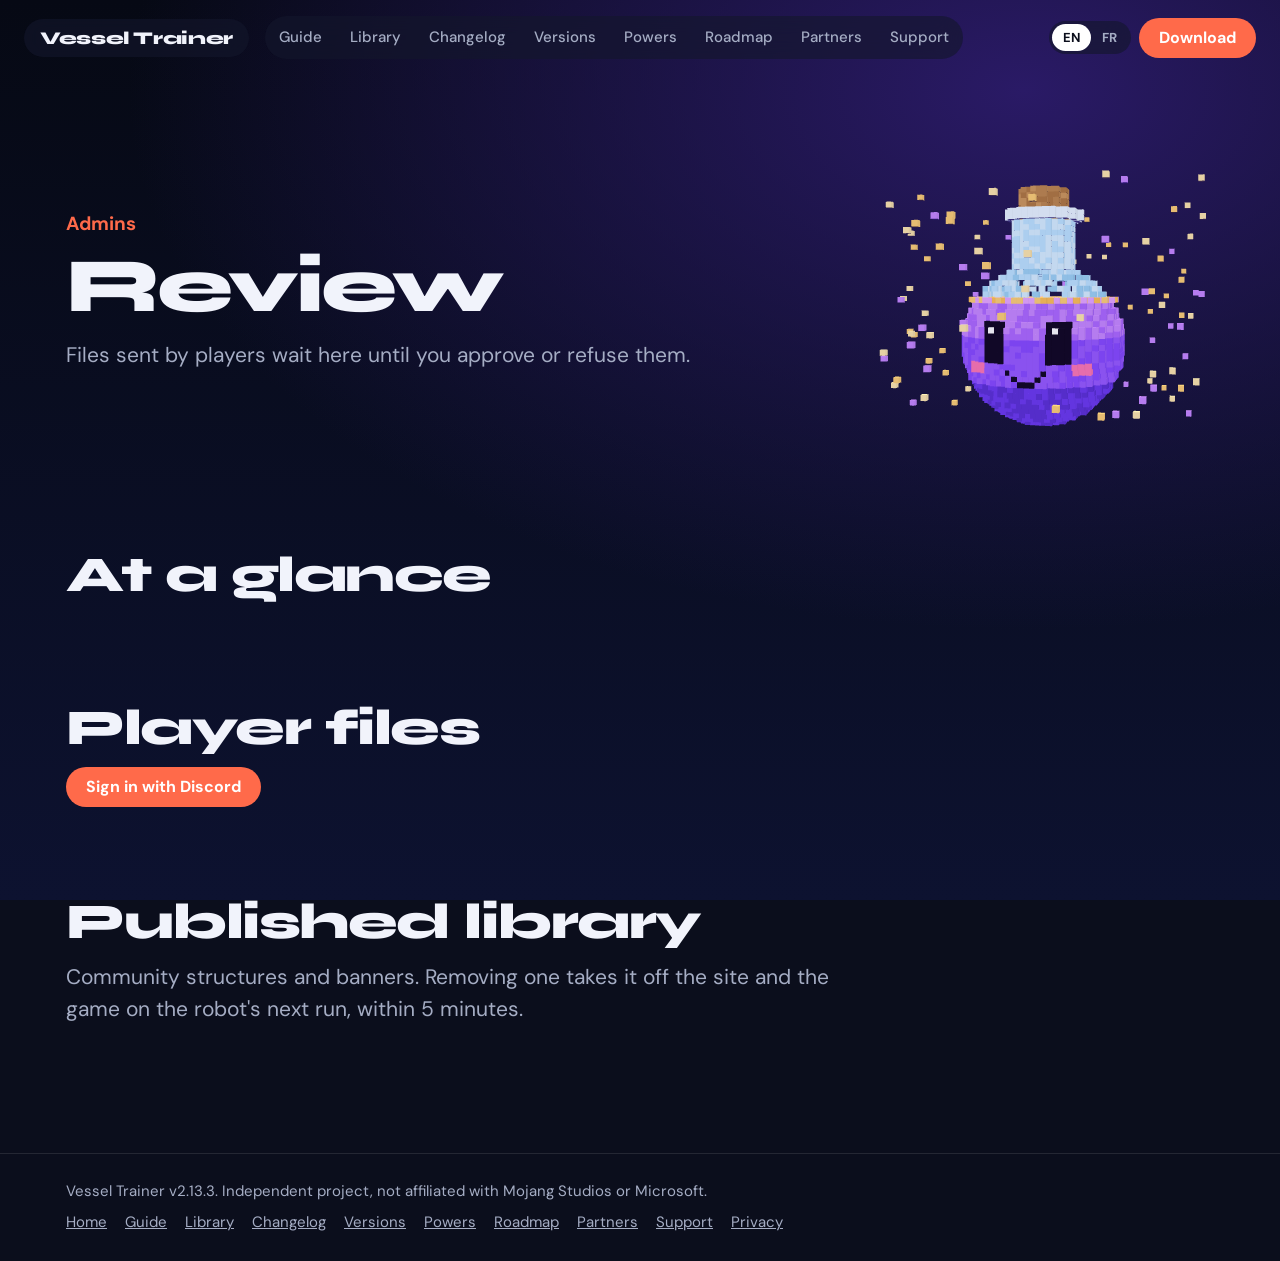
==== commit 843d924d: "Versions page: one card for servers Co-Authored-By: Claude Opus 5.5 <noreply@anthropic.com>" ====
--- a/admin.html
+++ b/admin.html
@@ -7,7 +7,7 @@
 <meta name="description" content="Files sent by players wait here until you approve or refuse them.">
 <meta name="robots" content="noindex">
 <link rel="icon" type="image/png" href="assets/img/favicon.png">
-<link rel="stylesheet" href="assets/css/style.css?v=f61dfe2513">
+<link rel="stylesheet" href="assets/css/style.css?v=48e9bd8637">
 </head>
 <body class="page">
 <div class="sky" aria-hidden="true"></div>
@@ -71,6 +71,6 @@
 <script src="assets/js/vendor/supabase.min.js?v=96277ec00e"></script>
 <script src="assets/js/account.js?v=6cd736e3d2"></script>
 <script src="assets/js/admin.js?v=2b6dd9f41d"></script>
-<script src="assets/js/pages.js?v=c347de8e5e"></script>
+<script src="assets/js/pages.js?v=26399e16b8"></script>
 </body>
 </html>
--- a/assets/css/style.css
+++ b/assets/css/style.css
@@ -300,7 +300,7 @@
 .build-tip b.added { color: #63e6a0; } .build-tip b.changed { color: var(--gold); } .build-tip b.fixed { color: #7cc4ff; } .build-tip b.missing { color: #ff8f7a; }
 
 /* Versions: the two downloads most people want, a compatibility table, then every build. */
-.v-picks { display: grid; grid-template-columns: repeat(3, minmax(0, 1fr)); gap: 16px; margin-bottom: clamp(36px, 5vw, 56px); }
+.v-picks { display: grid; grid-template-columns: repeat(2, minmax(0, 1fr)); gap: 16px; margin-bottom: clamp(36px, 5vw, 56px); }
 .v-picks:empty { display: none; }
 .v-pick { display: flex; flex-direction: column; gap: 12px; min-width: 0; padding: clamp(22px, 3vw, 32px); border-radius: 28px; background: radial-gradient(90% 120% at 0% 0%, rgba(124, 77, 255, .34), transparent 60%), rgba(21, 26, 46, .82); box-shadow: inset 0 0 0 1px rgba(201, 139, 255, .25); }
 .v-pick.server { background: radial-gradient(90% 120% at 0% 0%, rgba(99, 230, 160, .2), transparent 60%), rgba(21, 26, 46, .82); box-shadow: inset 0 0 0 1px rgba(99, 230, 160, .22); }
@@ -345,7 +345,7 @@
 .v-older .builds { margin-top: 8px; }
 .build.older { background: rgba(21, 26, 46, .5); }
 
-@media (max-width: 1080px) { .v-picks { grid-template-columns: minmax(0, 1fr); } }
+@media (max-width: 860px) { .v-picks { grid-template-columns: minmax(0, 1fr); } }
 .lib-preview { display: block; width: 100%; aspect-ratio: 16 / 9; background: linear-gradient(135deg, #2a1a66, #10152a); }
 .form-preview { display: block; width: 100%; max-width: 420px; aspect-ratio: 16 / 9; margin-top: 12px; border-radius: 12px; background: linear-gradient(135deg, #2a1a66, #10152a); }
 .banner-demo { display: block; width: 100%; max-width: 570px; height: auto; margin-block: 18px; border-radius: 10px; image-rendering: pixelated; }
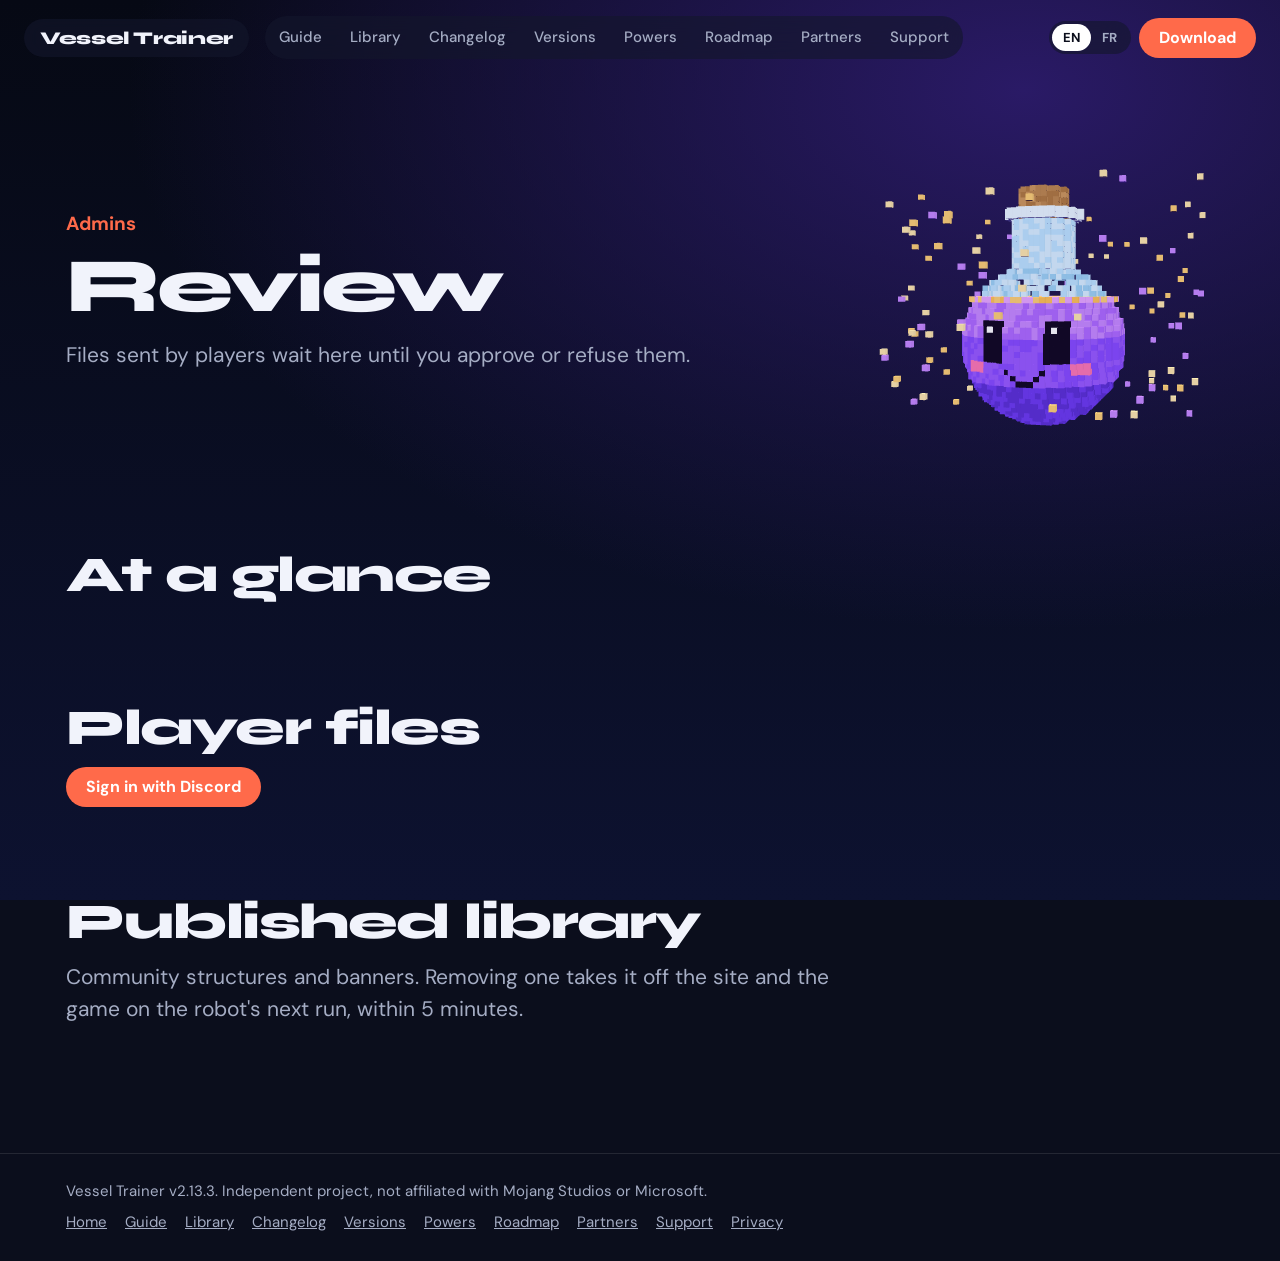
==== commit 16acccf1: "One file for Vessel Trainer Admin 1.2: the plugin Co-Authored-By: Claude Opus 5.5 <noreply@anthropic" ====
--- a/admin.html
+++ b/admin.html
@@ -7,7 +7,7 @@
 <meta name="description" content="Files sent by players wait here until you approve or refuse them.">
 <meta name="robots" content="noindex">
 <link rel="icon" type="image/png" href="assets/img/favicon.png">
-<link rel="stylesheet" href="assets/css/style.css?v=48e9bd8637">
+<link rel="stylesheet" href="assets/css/style.css?v=8cb9c6679a">
 </head>
 <body class="page">
 <div class="sky" aria-hidden="true"></div>
@@ -67,10 +67,10 @@
 <script src="assets/js/vendor/lenis.min.js?v=b2958f142f"></script>
 <script src="assets/js/lang.js?v=766214369f"></script>
 <script src="assets/js/vess.js?v=04c6b9b6e1"></script>
-<script src="assets/js/data.js?v=3145881f15"></script>
+<script src="assets/js/data.js?v=85277a6fb2"></script>
 <script src="assets/js/vendor/supabase.min.js?v=96277ec00e"></script>
 <script src="assets/js/account.js?v=6cd736e3d2"></script>
 <script src="assets/js/admin.js?v=2b6dd9f41d"></script>
-<script src="assets/js/pages.js?v=26399e16b8"></script>
+<script src="assets/js/pages.js?v=c3deb91f3d"></script>
 </body>
 </html>
--- a/assets/css/style.css
+++ b/assets/css/style.css
@@ -300,7 +300,7 @@
 .build-tip b.added { color: #63e6a0; } .build-tip b.changed { color: var(--gold); } .build-tip b.fixed { color: #7cc4ff; } .build-tip b.missing { color: #ff8f7a; }
 
 /* Versions: the two downloads most people want, a compatibility table, then every build. */
-.v-picks { display: grid; grid-template-columns: repeat(2, minmax(0, 1fr)); gap: 16px; margin-bottom: clamp(36px, 5vw, 56px); }
+.v-picks { display: grid; grid-template-columns: minmax(0, 1.2fr) minmax(0, 1fr); gap: 16px; margin-bottom: clamp(36px, 5vw, 56px); }
 .v-picks:empty { display: none; }
 .v-pick { display: flex; flex-direction: column; gap: 12px; min-width: 0; padding: clamp(22px, 3vw, 32px); border-radius: 28px; background: radial-gradient(90% 120% at 0% 0%, rgba(124, 77, 255, .34), transparent 60%), rgba(21, 26, 46, .82); box-shadow: inset 0 0 0 1px rgba(201, 139, 255, .25); }
 .v-pick.server { background: radial-gradient(90% 120% at 0% 0%, rgba(99, 230, 160, .2), transparent 60%), rgba(21, 26, 46, .82); box-shadow: inset 0 0 0 1px rgba(99, 230, 160, .22); }
@@ -333,8 +333,6 @@
 .v-toolbar { margin-bottom: 4px; }
 .v-loader { display: inline-block; padding: 3px 10px; margin-right: 4px; border-radius: 999px; font-size: 13px; font-weight: 700; vertical-align: middle; background: rgba(201, 139, 255, .16); color: #d9b3ff; }
 .v-loader.paper { background: rgba(99, 230, 160, .14); color: #63e6a0; }
-.v-loader.admin { background: rgba(255, 90, 90, .14); color: #ff8a8a; }
-.v-pick.admin { background: radial-gradient(90% 120% at 0% 0%, rgba(255, 70, 70, .2), transparent 60%), rgba(21, 26, 46, .82); box-shadow: inset 0 0 0 1px rgba(255, 110, 110, .22); }
 .v-loader.forge { background: rgba(255, 201, 107, .14); color: var(--gold); }
 .v-loader.neoforge { background: rgba(255, 143, 122, .14); color: #ff8f7a; }
 .build .v-needs { margin-top: 10px; }
